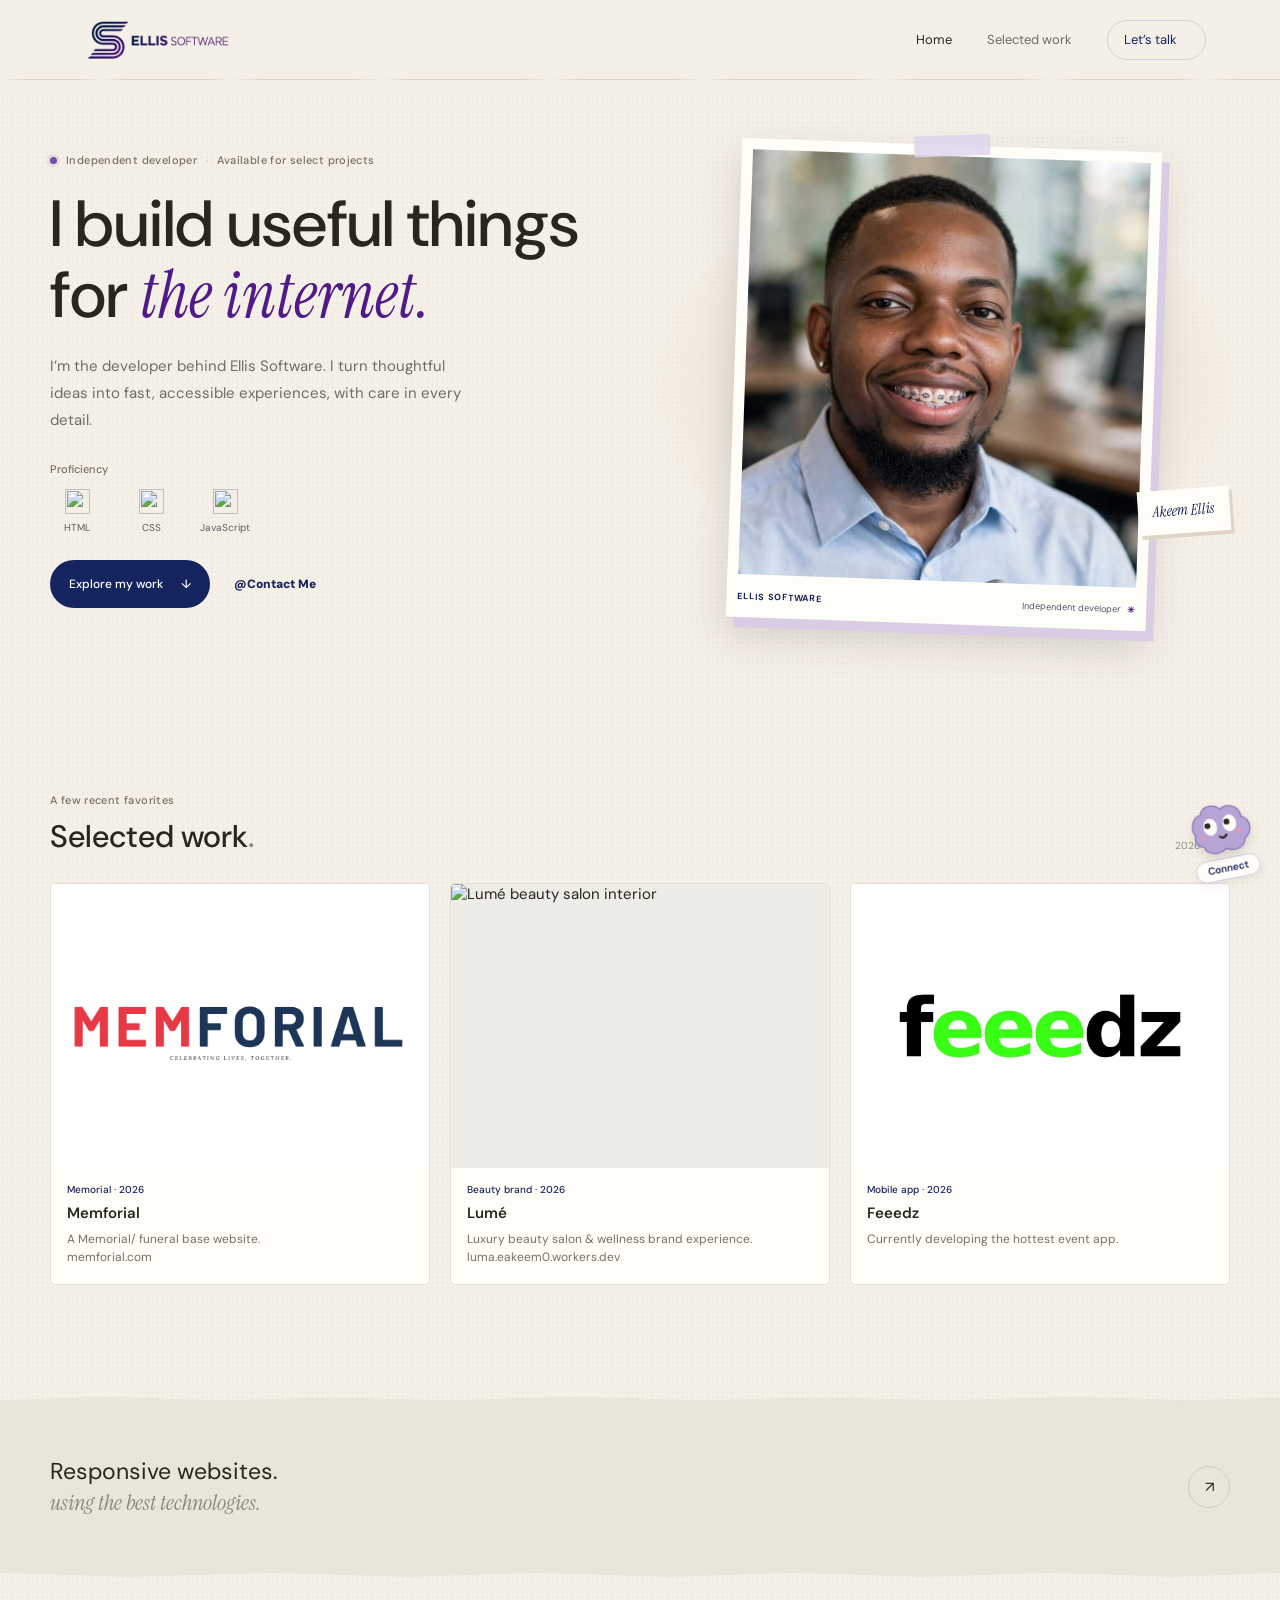
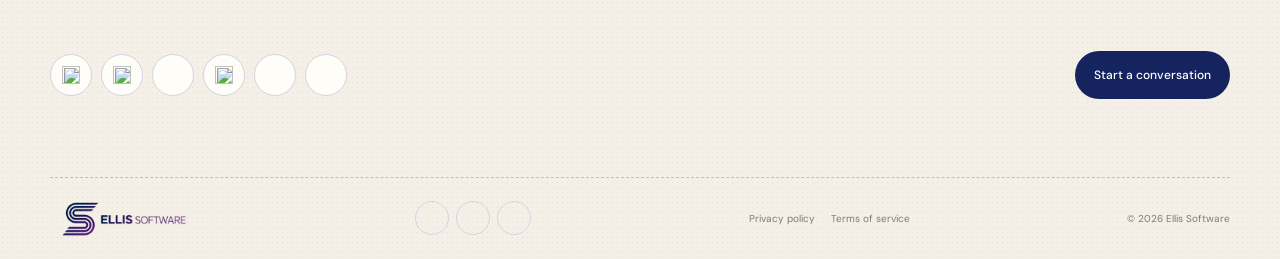
==== index.html @ 35c858c8 "added connect" ====
<!doctype html>
<html lang="en">
<head>
  <meta charset="utf-8">
  <meta name="viewport" content="width=device-width, initial-scale=1">
  <meta name="theme-color" content="#f5f5f2">
  <meta name="description" content="Ellis Software builds thoughtful digital products for the web.">
  <title>Ellis Software — Software Developer</title>
  <link rel="preconnect" href="https://fonts.googleapis.com">
  <link rel="preconnect" href="https://fonts.gstatic.com" crossorigin>
  <link href="https://fonts.googleapis.com/css2?family=DM+Sans:wght@400;500;600;700&family=Instrument+Serif:ital@0;1&display=swap" rel="stylesheet">
  <link rel="icon" href="/favicon.png" type="image/png" sizes="512x512">
  <link rel="apple-touch-icon" href="/favicon.png" sizes="512x512">
  <link rel="canonical" href="https://ellissoftware.com/">
  <meta property="og:type" content="website">
  <meta property="og:title" content="Ellis Software — Software Developer">
  <meta property="og:description" content="Ellis Software builds thoughtful digital products for the web.">
  <meta property="og:image" content="https://ellissoftware.com/social-preview.png">
  <meta property="og:image:width" content="1200">
  <meta property="og:image:height" content="630">
  <meta property="og:image:alt" content="Ellis Software — thoughtful digital products for the web">
  <meta property="og:url" content="https://ellissoftware.com/">
  <meta name="twitter:card" content="summary_large_image">
  <meta name="twitter:title" content="Ellis Software — Software Developer">
  <meta name="twitter:description" content="Ellis Software builds thoughtful digital products for the web.">
  <meta name="twitter:image" content="https://ellissoftware.com/social-preview.png">
  <meta name="twitter:image:alt" content="Ellis Software — thoughtful digital products for the web">
  <link rel="stylesheet" href="styles.css">
  <script src="https://unpkg.com/lucide@latest" defer></script>
  <script type="application/ld+json">
    {
      "@context": "https://schema.org",
      "@type": "Organization",
      "name": "Ellis Software",
      "url": "https://ellissoftware.com/",
      "logo": "https://ellissoftware.com/favicon.png",
      "sameAs": [
        "https://www.linkedin.com/in/akeem-ellis-369ba9247/",
        "https://github.com/eakeem",
        "https://www.instagram.com/ellis_software/"
      ],
      "contactPoint": {
        "@type": "ContactPoint",
        "contactType": "customer service",
        "email": "techellissoftware@gmail.com",
        "areaServed": "Worldwide",
        "availableLanguage": ["English"]
      }
    }
  </script>
</head>
<body>
  <header class="site-header">
    <nav class="nav-shell" aria-label="Main navigation">
      <a class="brand" href="index.html" aria-label="Ellis Software, home"><img class="brand-logo" src="ellis%20software%20logo2.jpeg" alt="Ellis Software"></a>
      <button class="menu-toggle" type="button" aria-label="Open navigation" aria-expanded="false" aria-controls="site-menu"><span></span><span></span></button>
      <div class="site-menu" id="site-menu">
        <a class="nav-link active" href="index.html" aria-current="page">Home</a>
        <a class="nav-link" href="#work">Selected work</a>
        <a class="nav-cta" href="contact.html">Let’s talk <span aria-hidden="true"></a>
      </div>
    </nav>
  </header>

  <main>
    
    <section class="hero page-width" aria-labelledby="hero-title">
      <div class="hero-copy reveal">
        <p class="eyebrow"><span class="status-dot"></span> Independent developer <span class="eyebrow-divider">·</span> Available for select projects</p>
        <h1 id="hero-title">I build useful things<br>for <span class="serif-accent">the internet.</span></h1>
        <p class="hero-intro">I’m the developer behind Ellis Software. I turn thoughtful ideas into fast, accessible experiences, with care in every detail.</p>
        <section class="language-section" aria-labelledby="languages-title">
          <h2 class="language-heading" id="languages-title">Proficiency</h2>
          <ul class="language-list">
            <li class="language-item"><img src="https://cdn.simpleicons.org/html5/15245f" alt="" aria-hidden="true"><span>HTML</span></li>
            <li class="language-item"><img src="https://cdn.simpleicons.org/css/15245f" alt="" aria-hidden="true"><span>CSS</span></li>
            <li class="language-item"><img src="https://cdn.simpleicons.org/javascript/15245f" alt="" aria-hidden="true"><span>JavaScript</span></li>
          </ul>
        </section>
        <div class="hero-actions">
          <a class="button button-dark" href="#work">Explore my work <span aria-hidden="true">↓</span></a>
          <a class="text-link" href="contact.html" id="text_link">@Contact Me</a>
        </div>
      </div>
      <div class="hero-art reveal">
        <div class="hero-glow"></div>
        <figure class="portrait-sheet">
          <img src="akeem%20db.jpeg" alt="Akeem, the developer behind Ellis Software" fetchpriority="high">
          <figcaption><span>ELLIS SOFTWARE</span><span>Independent developer <b>✳</b></span></figcaption>
        </figure>
        <div class="portrait-note">Akeem Ellis</div>
      </div>
    </section>

    <section class="work-section page-width" id="work" aria-labelledby="work-title">
      <div class="section-heading reveal"><div><p class="eyebrow">A few recent favorites</p><h2 id="work-title">Selected work<span class="heading-period">.</span></h2></div><span class="section-count">2026-2026</span></div>
      <div class="project-grid">
        <article class="project-card reveal">
          <div class="project-image"><img src="memforial2.png" loading="lazy" ></div>
          <div class="project-meta"><h3>Memforial</h3><p>A Memorial/ funeral base website.<br><a href="https://memforial.com">memforial.com</a></p><span class="project-type">Memorial · 2026</span></div>
        </article>
        <article class="project-card reveal">
          <div class="project-image"><img src="https://images.unsplash.com/photo-1560066984-138dadb4c035?auto=format&fit=crop&w=1200&q=85" alt="Lumé beauty salon interior" loading="lazy"></div>
          <div class="project-meta"><h3>Lumé</h3><p>Luxury beauty salon & wellness brand experience.<br><a href="https://luma.eakeem0.workers.dev/">luma.eakeem0.workers.dev</a></p><span class="project-type">Beauty brand · 2026</span></div>
        </article>
        <article class="project-card reveal">
          <div class="project-image"><img src="feeedz2.jpeg"  alt="feeedz logo" loading="lazy"></div>
          <div class="project-meta"><h3>Feeedz</h3><p>Currently developing the hottest event app.</p><span class="project-type">Mobile app · 2026</span></div>
        </article>
      </div>
    </section>

    <section class="approach-band">
      <div class="approach-inner page-width reveal"><p>Responsive websites.<br><span>using the best technologies.</span></p><a href="contact.html" class="round-arrow" aria-label="Get in touch">↗</a></div>
    </section>

    <section class="closing page-width reveal" aria-label="Social and contact links">
      <div class="closing-actions">
        <div class="social-links" aria-label="Social and contact links">
          <a class="icon-link" href="https://wa.me/18768584016" target="_blank" rel="noopener noreferrer" aria-label="WhatsApp" data-tooltip="WhatsApp"><img class="brand-icon" src="https://cdn.simpleicons.org/whatsapp/15245f" alt="" aria-hidden="true"><span class="icon-tooltip" aria-hidden="true">WhatsApp</span></a>
          <a class="icon-link" href="https://www.instagram.com/ellis_software/" target="_blank" rel="noopener noreferrer" aria-label="Instagram" data-tooltip="Instagram"><img class="brand-icon" src="https://cdn.simpleicons.org/instagram/15245f" alt="" aria-hidden="true"><span class="icon-tooltip" aria-hidden="true">Instagram</span></a>
          <a class="icon-link" href="https://www.linkedin.com/in/akeem-ellis-369ba9247/" target="_blank" rel="noopener noreferrer" aria-label="LinkedIn" data-tooltip="LinkedIn"><i data-lucide="briefcase-business" aria-hidden="true"></i><span class="icon-tooltip" aria-hidden="true">LinkedIn</span></a>
          <a class="icon-link" href="https://github.com/eakeem" target="_blank" rel="noopener noreferrer" aria-label="GitHub" data-tooltip="GitHub"><img class="brand-icon" src="https://cdn.simpleicons.org/github/15245f" alt="" aria-hidden="true"><span class="icon-tooltip" aria-hidden="true">GitHub</span></a>
          <a class="icon-link" href="mailto:techellissoftware@gmail.com" aria-label="Email" data-tooltip="Email"><i data-lucide="mail" aria-hidden="true"></i><span class="icon-tooltip" aria-hidden="true">Email</span></a>
          <a class="icon-link" href="tel:+18768584016" aria-label="Phone" data-tooltip="Phone"><i data-lucide="phone" aria-hidden="true"></i><span class="icon-tooltip" aria-hidden="true">Phone</span></a>
        </div>
        <a class="button button-dark" href="contact.html">Start a conversation</a>
      </div>
    </section>
  </main>

  <footer class="site-footer page-width"><a class="brand" href="index.html" aria-label="Ellis Software, home"><img class="brand-logo" src="ellis%20software%20logo2.jpeg" alt="Ellis Software"></a><nav class="footer-nav" aria-label="Footer navigation"><a class="icon-link" href="index.html" aria-label="Home" data-tooltip="Home"><i data-lucide="house" aria-hidden="true"></i><span class="icon-tooltip" aria-hidden="true">Home</span></a><a class="icon-link" href="index.html#work" aria-label="Selected work" data-tooltip="Selected work"><i data-lucide="briefcase-business" aria-hidden="true"></i><span class="icon-tooltip" aria-hidden="true">Selected work</span></a><a class="icon-link" href="contact.html" aria-label="Contact" data-tooltip="Contact"><i data-lucide="contact" aria-hidden="true"></i><span class="icon-tooltip" aria-hidden="true">Contact</span></a></nav><nav class="legal-nav" aria-label="Legal"><a href="privacy.html">Privacy policy</a><a href="terms-of-service.html">Terms of service</a></nav><span>© <span data-year></span> Ellis Software</span></footer>
  <a class="connect-blob" href="contact.html" aria-label="Connect with Ellis Software">
    <svg class="connect-blob-art" viewBox="0 0 80 70" role="img" aria-label="Connect the blob">
      <path class="connect-blob-body" d="M10 40C5 29 11 18 20 17C24 5 38 7 44 14C55 8 67 15 67 27C79 33 76 48 67 53C64 65 51 66 43 61C32 69 18 62 18 55C11 53 7 47 10 40Z"/>
      <ellipse cx="29" cy="33" rx="8" ry="10" fill="#fffdf8"/>
      <ellipse cx="52" cy="32" rx="8" ry="10" fill="#fffdf8"/>
      <circle class="connect-pupil" cx="31" cy="35" r="3.5"/>
      <circle class="connect-pupil" cx="54" cy="34" r="3.5"/>
      <path d="M38 46Q42 50 46 45" fill="none" stroke="#28271f" stroke-linecap="round" stroke-width="2.5"/>
      <circle cx="18" cy="44" r="3" fill="#e69aa9" opacity=".8"/>
      <circle cx="61" cy="43" r="3" fill="#e69aa9" opacity=".8"/>
    </svg>
    <span class="connect-blob-label">Connect</span>
  </a>
</body>
<script src="script.js" defer></script>
</html>
---- styles.css ----
:root {
  color-scheme: light;
  --paper: #f5f0e7;
  --ink: #28271f;
  --muted: #777065;
  --line: #ded5c7;
  --green: #66765f;
  --brand-indigo: #15245f;
  --brand-violet: #501b89;
  --serif: 'Instrument Serif', Georgia, serif;
  --sans: 'DM Sans', sans-serif;
  --display: 'DM Sans', sans-serif;
}

* { box-sizing: border-box; }
html { scroll-behavior: smooth; scroll-padding-top: 100px; }
body { margin: 0; background-color: var(--paper); background-image: radial-gradient(#8d795c22 .65px, transparent .65px); background-size: 5px 5px; color: var(--ink); font-family: var(--sans); font-size: 15px; -webkit-font-smoothing: antialiased; }
a { color: inherit; text-decoration: none; }
button, input, textarea { font: inherit; }
.page-width { width: min(1180px, calc(100% - 96px)); margin-inline: auto; }
.site-header { position: relative; z-index: 10; padding: 15px 24px; background: var(--paper); border-bottom: 1px solid #ddd3c4; }
.site-header::after { position: absolute; right: 0; bottom: -5px; left: 0; height: 5px; background: var(--paper); clip-path: polygon(0 0, 4% 38%, 8% 0, 13% 58%, 18% 0, 24% 45%, 30% 0, 36% 67%, 43% 0, 49% 48%, 55% 0, 62% 62%, 69% 0, 76% 48%, 82% 0, 89% 56%, 94% 0, 100% 46%, 100% 100%, 0 100%); content: ''; }
.nav-shell { width: min(1132px, 100%); min-height: 48px; margin: 0 auto; display: flex; align-items: center; justify-content: space-between; }
.brand { display: inline-flex; align-items: center; gap: 9px; font-size: 14px; font-weight: 600; }
.brand-logo { display: block; width: 168px; height: 49px; object-fit: contain; mix-blend-mode: multiply; }
.site-menu { display: flex; align-items: center; gap: 35px; }
.nav-link { color: #696c65; font-size: 13px; transition: color .2s ease; }
.nav-link:hover, .nav-link.active { color: var(--ink); }
.nav-cta { display: inline-flex; min-height: 40px; align-items: center; gap: 12px; padding: 0 16px; border: 1px solid #d7cde2; border-radius: 99px; color: var(--brand-indigo); font-size: 13px; transition: background .2s, border-color .2s; }
.nav-cta:hover { background: #eee9f4; border-color: #c5b4d7; }
.menu-toggle { display: none; }
.hero { min-height: 650px; display: grid; grid-template-columns: 1fr 1.02fr; align-items: center; gap: 48px; padding-top: 50px; padding-bottom: 92px; }
.hero-copy { position: relative; z-index: 1; padding-bottom: 7px; }
.eyebrow { display: flex; align-items: center; gap: 9px; margin: 0 0 22px; color: var(--muted); font-size: 11px; font-weight: 500; letter-spacing: .035em; }
.status-dot { display: inline-block; width: 7px; height: 7px; flex: 0 0 7px; border-radius: 50%; background: #7350a2; box-shadow: 0 0 0 3px rgb(115 80 162 / 12%); }
.eyebrow-divider { color: #babcb5; }
h1, h2, h3, p { margin-top: 0; }
h1, h2 { font-family: var(--display); font-weight: 500; letter-spacing: 0; }
.hero h1, .contact-intro h1 { margin-bottom: 23px; font-size: clamp(43px, 5.1vw, 67px); line-height: 1.08; }
.serif-accent { color: var(--brand-violet); font-family: var(--serif); font-weight: 400; font-style: italic; }
.hero-intro { max-width: 420px; margin-bottom: 28px; color: #6b6e67; font-size: 15px; line-height: 1.8; }
.language-section { margin: 22px 0 26px; }
.language-heading { margin: 0 0 13px; color: var(--muted); font-size: 11px; font-weight: 500; }
.language-list { display: flex; gap: 20px; margin: 0; padding: 0; list-style: none; }
.language-item { display: flex; min-width: 54px; flex-direction: column; align-items: center; gap: 7px; color: #5e5c62; font-size: 10px; }
.language-item img { display: block; width: 25px; height: 25px; }
.hero-actions { display: flex; align-items: center; gap: 24px; }
.button { display: inline-flex; min-height: 48px; align-items: center; justify-content: center; gap: 18px; padding: 0 19px; border: 0; border-radius: 99px; cursor: pointer; font-size: 12px; font-weight: 500; transition: transform .2s, background .2s; }
.button:hover { transform: translateY(-2px); }
.button-dark { background: var(--brand-indigo); color: white; }
.button-dark:hover { background: var(--brand-violet); }
.text-link { color: #656961; font-size: 12px; }
.text-link span { margin-left: 4px; }
.hero-art { position: relative; display: grid; min-height: 440px; align-items: center; }
.hero-glow { position: absolute; inset: 35px 5px; border-radius: 48%; background: radial-gradient(ellipse at center, #e1d9ed 0%, #eee7da 52%, transparent 74%); }
.portrait-sheet { position: relative; z-index: 1; width: min(82%, 420px); margin: 0 auto; padding: 11px 11px 0; background: #fffdf8; box-shadow: 8px 10px 0 #d8cde5, 0 18px 38px rgb(42 34 53 / 17%); transform: rotate(2deg); }
.portrait-sheet::before { position: absolute; z-index: 2; top: -10px; left: calc(50% - 38px); width: 76px; height: 21px; background: rgb(223 212 239 / 84%); content: ''; transform: rotate(-4deg); }
.portrait-sheet img { display: block; width: 100%; height: 425px; object-fit: cover; object-position: center 32%; }
.portrait-sheet figcaption { display: flex; min-height: 43px; align-items: center; justify-content: space-between; gap: 8px; color: #555164; font-size: 9px; }
.portrait-sheet figcaption > span:first-child { color: var(--brand-indigo); font-size: 9px; font-weight: 700; letter-spacing: .08em; }
.portrait-sheet figcaption b { padding-left: 4px; color: var(--brand-violet); }
.portrait-note { position: absolute; z-index: 2; top: 72%; right: 0; padding: 12px 15px; background: #fffdf8; box-shadow: 3px 4px 0 #ded5c7; color: var(--brand-indigo); font: italic 15px/1.3 var(--serif); transform: rotate(-4deg); }
.app-window { position: relative; z-index: 1; overflow: hidden; width: 100%; padding: 9px; border: 1px solid #e4dac8; border-radius: 1px; background: #fffdf8; box-shadow: 5px 9px 0 #dfd3c1, 0 18px 35px rgb(65 52 34 / 12%); transform: rotate(-1.2deg); }
.window-top { display: none; }
.window-dots { display: flex; gap: 5px; }
.window-dots i { width: 7px; height: 7px; border-radius: 50%; background: #e5a19b; }
.window-dots i:nth-child(2) { background: #e7c681; }
.window-dots i:nth-child(3) { background: #9ac49a; }
.window-menu { text-align: right; letter-spacing: 2px; }
.window-content { padding: 17px 20px 20px; background: #fffdf8; }
.preview-nav { display: flex; align-items: center; justify-content: space-between; color: #65635c; font-size: 8px; }
.preview-logo { color: #373831; font: 600 13px var(--display); letter-spacing: -.4px; }
.preview-logo span { margin-left: 2px; font: 8px var(--sans); }
.preview-bag { border: 1px solid #e9e9e3; border-radius: 20px; padding: 6px 9px; }
.preview-hero { display: grid; grid-template-columns: 1fr auto; align-items: end; gap: 6px 20px; padding: 22px 2px 14px; }
.preview-hero p { margin: 0; font: 24px/1.15 var(--serif); }
.preview-hero > span { color: #7b7b70; font: 8px/1.55 var(--sans); }
.preview-hero a { grid-column: 1 / -1; color: #6e7164; font-size: 8px; }
.preview-hero a b { margin-left: 5px; }
.preview-image { overflow: hidden; height: 208px; background: #e6e1d5; }
.preview-image img { width: 100%; height: 100%; object-fit: cover; object-position: center 57%; }
.art-note { position: absolute; z-index: 2; right: -22px; bottom: 10px; display: flex; align-items: center; gap: 10px; padding: 11px 15px; border: 1px solid rgb(255 255 255 / 90%); border-radius: 10px; background: rgb(255 255 255 / 86%); box-shadow: 0 8px 26px rgb(48 50 41 / 8%); color: #696c64; font-size: 9px; line-height: 1.5; }
.note-icon { color: #71856b; font-size: 17px; }
.art-index { position: absolute; bottom: -22px; left: 3px; color: #999b93; font: 10px var(--display); }
.work-section { padding-top: 63px; padding-bottom: 112px; }
.section-heading { display: flex; align-items: end; justify-content: space-between; margin-bottom: 26px; }
.section-heading .eyebrow { margin-bottom: 9px; }
.section-heading h2 { margin: 0; font-size: 31px; }
.heading-period { color: #82917d; }
.section-count { padding-bottom: 5px; color: #8b8e85; font: 10px var(--display); }
.project-grid { display: grid; grid-template-columns: repeat(3, minmax(0, 1fr)); gap: 20px; }
.project-card { min-width: 0; overflow: hidden; border: 1px solid #e3dfd7; border-radius: 5px; background: #fffdf8; }
.project-image { display: block; overflow: hidden; aspect-ratio: 4 / 3; background: #eeece7; }
.project-image img { display: block; width: 100%; height: 100%; object-fit: cover; transition: transform .35s ease; }
.project-card:hover .project-image img { transform: scale(1.025); }
.project-meta { display: flex; flex-direction: column; align-items: flex-start; gap: 7px; padding: 15px 16px 17px; }
.project-meta h3 { margin: 0; font: 600 15px var(--display); }
.project-meta p { margin: 0; color: #777065; font-size: 12px; line-height: 1.55; }
.project-type { order: -1; color: var(--brand-indigo); font-size: 10px; font-weight: 500; }
.approach-band { background: #e8e5d9; clip-path: polygon(0 2%, 8% 0, 17% 2%, 26% .5%, 35% 2%, 45% 0, 55% 2%, 64% .4%, 74% 2%, 84% 0, 93% 2%, 100% .5%, 100% 98%, 92% 100%, 82% 98%, 72% 100%, 62% 98%, 52% 100%, 42% 98%, 32% 100%, 21% 98%, 10% 100%, 0 98%); }
.approach-inner { display: flex; min-height: 180px; align-items: center; gap: 23px; }
.approach-mark { align-self: center; color: #87947e; font-size: 28px; }
.approach-inner p { margin: 0; font: 23px/1.35 var(--display); }
.approach-inner p span { color: #858980; font: italic 22px var(--serif); }
.round-arrow { display: grid; width: 42px; height: 42px; place-items: center; margin-left: auto; border: 1px solid #cbd0c4; border-radius: 50%; font-size: 15px; transition: background .2s; }
.round-arrow:hover { background: #f5f5f2; }
.closing { padding-top: 60px; padding-bottom: 64px; }
.closing-actions { display: flex; min-height: 76px; align-items: center; justify-content: space-between; gap: 24px; }
.social-links { display: flex; align-items: center; gap: 9px; }
.icon-link { position: relative; display: grid; width: 42px; height: 42px; flex: 0 0 42px; place-items: center; border: 1px solid #d8d1e2; border-radius: 50%; background: #fffdf8; color: var(--brand-indigo); transition: background .2s, color .2s, border-color .2s, transform .2s; }
.icon-link svg { width: 18px; height: 18px; stroke-width: 1.8; }
.icon-link .brand-icon { display: block; width: 18px; height: 18px; }
.icon-link:hover { transform: translateY(-2px); border-color: var(--brand-indigo); background: var(--brand-indigo); color: #fff; }
.icon-link:focus-visible { outline: 2px solid var(--brand-violet); outline-offset: 3px; }
.icon-tooltip { position: absolute; z-index: 5; bottom: calc(100% + 8px); left: 50%; padding: 6px 9px; border-radius: 4px; background: var(--brand-indigo); color: white; font-size: 10px; font-weight: 500; line-height: 1.2; white-space: nowrap; opacity: 0; pointer-events: none; transform: translate(-50%, 3px); transition: opacity .15s, transform .15s; }
.icon-link:hover .icon-tooltip, .icon-link:focus-visible .icon-tooltip { opacity: 1; transform: translate(-50%, 0); }
.footer-nav { display: flex; align-items: center; gap: 7px; }
.footer-nav .icon-link { width: 34px; height: 34px; flex-basis: 34px; background: transparent; }
.footer-nav .icon-link svg { width: 16px; height: 16px; }
.footer-nav .icon-link:hover { background: var(--brand-indigo); }
.site-footer { display: flex; min-height: 82px; align-items: center; justify-content: space-between; border-top: 1px dashed #c9bda9; color: #82796d; font-size: 10px; }
.site-footer .brand { color: var(--ink); font-size: 12px; }
.site-footer .brand-logo { width: 148px; height: 43px; }
.site-footer p { margin: 0; }
.legal-nav { display: flex; align-items: center; gap: 16px; }
.legal-nav a { color: inherit; transition: color .2s; }
.legal-nav a:hover, .legal-nav a:focus-visible { color: var(--brand-indigo); }
.legal-page { max-width: 820px; min-height: calc(100vh - 160px); padding-top: 90px; padding-bottom: 90px; }
.legal-page h1 { margin-bottom: 10px; font-size: clamp(42px, 6vw, 64px); }
.legal-page .legal-updated { margin-bottom: 42px; color: var(--muted); font-size: 12px; }
.legal-page h2 { margin: 34px 0 10px; font-size: 21px; }
.legal-page p, .legal-page li { color: #5e5c56; font-size: 14px; line-height: 1.8; }
.legal-page ul { padding-left: 21px; }
#text_link { font-weight: 900; color: #15245f;}

/* Contact page */
.contact-main { display: grid; min-height: calc(100vh - 160px); grid-template-columns: .9fr 1fr; align-content: center; column-gap: 12%; padding-top: 95px; padding-bottom: 70px; }
.contact-intro { align-self: center; padding-bottom: 30px; }
.contact-intro .eyebrow { margin-bottom: 24px; }
.contact-intro h1 { font-size: clamp(46px, 5.6vw, 70px); }
.contact-intro .hero-intro { max-width: 370px; }
.contact-socials { margin: 19px 0 23px; }
.contact-form-section { align-self: center; padding: 34px; border: 0; border-radius: 0; background: #fffdf8; box-shadow: 4px 7px 0 #e1d7c7, 0 12px 25px rgb(65 52 34 / 7%); clip-path: polygon(0 1%, 8% .4%, 17% 1.3%, 27% 0, 37% 1%, 48% .2%, 59% 1.4%, 70% 0, 82% 1.2%, 92% .3%, 100% 1%, 99% 12%, 100% 24%, 99% 36%, 100% 49%, 99% 62%, 100% 75%, 99% 87%, 100% 99%, 90% 100%, 80% 99%, 69% 100%, 58% 99%, 47% 100%, 35% 99%, 23% 100%, 12% 99%, 0 100%, 1% 87%, 0 75%, 1% 62%, 0 49%, 1% 37%, 0 25%, 1% 13%); }
.contact-form { display: flex; flex-direction: column; }
.contact-form label { margin: 0 0 8px; color: #555951; font-size: 11px; font-weight: 500; }
.contact-form input, .contact-form textarea { width: 100%; margin-bottom: 21px; padding: 12px 0; border: 0; border-bottom: 1px solid #dedfd8; border-radius: 0; outline: 0; background: transparent; color: var(--ink); font-size: 13px; resize: vertical; transition: border-color .2s; }
.contact-form input:focus, .contact-form textarea:focus { border-color: #758671; }
.contact-form input::placeholder, .contact-form textarea::placeholder { color: #a1a39b; }
.form-submit { align-self: flex-start; margin-top: 2px; }
.form-note { margin: 12px 0 0; color: #94978e; font-size: 10px; }
.contact-foot { display: flex; grid-column: 1/-1; justify-content: space-between; padding-top: 32px; color: #878a82; font-size: 10px; }
.contact-foot > span:last-child { display: flex; align-items: center; gap: 9px; }
.contact-foot .status-dot { width: 6px; height: 6px; flex-basis: 6px; }

.reveal { opacity: 0; transform: translateY(14px); transition: opacity .65s ease, transform .65s cubic-bezier(.2,.7,.2,1); }
.reveal.is-visible { opacity: 1; transform: translateY(0); }
.project-card:nth-child(2) { transition-delay: .08s; }
.project-card:nth-child(3) { transition-delay: .16s; }
.connect-blob { position: fixed; z-index: 20; right: 24px; bottom: 20px; display: flex; flex-direction: column; align-items: center; gap: 1px; color: var(--brand-indigo); transform: translateY(var(--connect-scroll-shift, 0px)) rotate(var(--connect-tilt, 0deg)); transition: transform .24s cubic-bezier(.2,.7,.2,1); }
.connect-blob-art { display: block; width: 68px; height: 60px; overflow: visible; filter: drop-shadow(0 5px 5px rgb(40 39 31 / 14%)); animation: connect-float 3s ease-in-out infinite; transform-origin: center; }
.connect-blob-body { fill: #b6a4d6; stroke: #8c77b5; stroke-width: 1.5; }
.connect-pupil { fill: #28271f; transform: translate(var(--connect-look-x, 0px), var(--connect-look-y, 0px)); transform-box: fill-box; transform-origin: center; transition: transform .12s ease-out; }
.connect-blob-label { padding: 5px 11px; border: 1px solid #d7cde2; border-radius: 99px; background: #fffdf8; box-shadow: 0 3px 8px rgb(40 39 31 / 8%); font-size: 10px; font-weight: 600; line-height: 1; transition: background .2s, color .2s, transform .2s; }
.connect-blob:hover .connect-blob-label, .connect-blob:focus-visible .connect-blob-label { transform: translateY(-2px); background: var(--brand-indigo); color: #fffdf8; }
.connect-blob:hover .connect-blob-art, .connect-blob:focus-visible .connect-blob-art { animation: connect-giggle .45s ease-in-out infinite alternate; }
.connect-blob:focus-visible { border-radius: 12px; outline: 2px solid var(--brand-violet); outline-offset: 4px; }
@keyframes connect-float { 0%, 100% { transform: translateY(0) rotate(-2deg); } 50% { transform: translateY(-5px) rotate(2deg); } }
@keyframes connect-giggle { 0% { transform: rotate(-7deg) translateY(0); } 25% { transform: rotate(9deg) translateY(-2px); } 50% { transform: rotate(-9deg) translateY(0); } 75% { transform: rotate(7deg) translateY(-2px); } 100% { transform: rotate(-5deg) translateY(0); } }
@media (prefers-reduced-motion: reduce) {
  *, *::before, *::after { scroll-behavior: auto !important; transition-duration: .01ms !important; animation-duration: .01ms !important; animation-iteration-count: 1 !important; }
  .reveal { opacity: 1; transform: none; }
}

@media (max-width: 850px) {
  .page-width { width: min(100% - 56px, 650px); }
  .hero { min-height: auto; grid-template-columns: 1fr; gap: 28px; padding-top: 77px; padding-bottom: 75px; }
  .hero-copy { max-width: 570px; }
  .hero h1 { font-size: clamp(48px, 8vw, 67px); }
  .hero-art { min-height: 370px; margin-inline: 12px; }
  .portrait-sheet { width: min(76%, 390px); }
  .portrait-sheet img { height: 350px; }
  .work-section { padding-top: 30px; padding-bottom: 85px; }
  .project-grid { grid-template-columns: repeat(2, minmax(0, 1fr)); }
  .contact-main { min-height: auto; grid-template-columns: 1fr 1fr; gap: 7%; padding-top: 95px; padding-bottom: 60px; }
  .contact-form-section { padding: 26px; }
  .contact-intro h1 { font-size: clamp(43px, 7vw, 60px); }
}
@media (max-width: 600px) {
  html { scroll-padding-top: 74px; }
  .connect-blob { right: 14px; bottom: 14px; }
  .connect-blob-art { width: 58px; height: 51px; }
  .page-width { width: calc(100% - 40px); }
  .site-header { padding: 10px 20px; }
  .brand-logo { width: 142px; height: 42px; }
  .nav-shell { min-height: 43px; }
  .menu-toggle { display: flex; width: 38px; height: 38px; flex-direction: column; align-items: center; justify-content: center; gap: 5px; border: 1px solid #dedfd9; border-radius: 50%; background: transparent; cursor: pointer; }
  .menu-toggle span { width: 13px; height: 1px; background: #363831; transition: transform .2s; }
  .menu-toggle[aria-expanded="true"] span:first-child { transform: translateY(3px) rotate(45deg); }
  .menu-toggle[aria-expanded="true"] span:last-child { transform: translateY(-3px) rotate(-45deg); }
  .site-menu { position: absolute; top: 58px; right: 20px; left: 20px; display: none; align-items: stretch; gap: 0; padding: 8px 16px 13px; border: 1px solid #e5e6df; border-radius: 12px; background: rgb(250 250 247 / 97%); box-shadow: 0 12px 32px rgb(35 38 31 / 10%); }
  .site-menu.is-open { display: flex; flex-direction: column; }
  .nav-link { padding: 13px 1px; border-bottom: 1px solid #edeee8; font-size: 13px; }
  .nav-cta { align-self: flex-start; margin-top: 11px; }
  .hero { gap: 23px; padding-top: 58px; padding-bottom: 64px; }
  .eyebrow { margin-bottom: 19px; font-size: 10px; }
  .hero h1, .contact-intro h1 { font-size: clamp(42px, 11vw, 57px); }
  .hero-intro { font-size: 14px; line-height: 1.75; }
  .hero-actions { flex-wrap: wrap; gap: 17px; }
  .hero-art { min-height: 365px; margin-inline: 0; }
  .portrait-sheet { width: min(83%, 310px); padding: 9px 9px 0; }
  .portrait-sheet img { height: 295px; }
  .portrait-sheet figcaption { min-height: 37px; font-size: 8px; }
  .portrait-sheet figcaption > span:first-child { font-size: 8px; }
  .portrait-note { right: -3px; font-size: 13px; }
  .work-section { padding-top: 24px; padding-bottom: 68px; }
  .section-heading h2 { font-size: 27px; }
  .project-grid { grid-template-columns: 1fr; gap: 28px; }
  .project-meta { padding-top: 11px; }
  .approach-inner { min-height: 150px; gap: 13px; }
  .approach-mark { font-size: 22px; }
  .approach-inner p { font-size: 17px; }
  .approach-inner p span { font-size: 17px; }
  .round-arrow { width: 37px; height: 37px; flex: 0 0 37px; }
  .closing { padding-top: 50px; padding-bottom: 55px; }
  .closing-actions { align-items: flex-start; flex-direction: column; gap: 22px; }
  .social-links { gap: 3px; }
  .social-links .icon-link { width: 40px; height: 40px; flex-basis: 40px; }
  .site-footer { min-height: 100px; flex-wrap: wrap; gap: 5px 15px; padding-top: 17px; padding-bottom: 17px; }
  .site-footer p { order: 3; width: 100%; }
  .site-footer > span { font-size: 9px; }
  .legal-nav { order: 3; width: 100%; font-size: 10px; }
  .legal-page { min-height: calc(100vh - 200px); padding-top: 60px; padding-bottom: 55px; }
  .legal-page .legal-updated { margin-bottom: 32px; }
  .contact-main { display: flex; flex-direction: column; gap: 34px; padding-top: 65px; padding-bottom: 45px; }
  .contact-intro { padding-bottom: 0; }
  .contact-intro h1 { font-size: clamp(45px, 12vw, 61px); }
  .contact-form-section { padding: 23px 20px; }
  .contact-foot { gap: 12px; flex-direction: column; padding-top: 23px; font-size: 9px; }
}
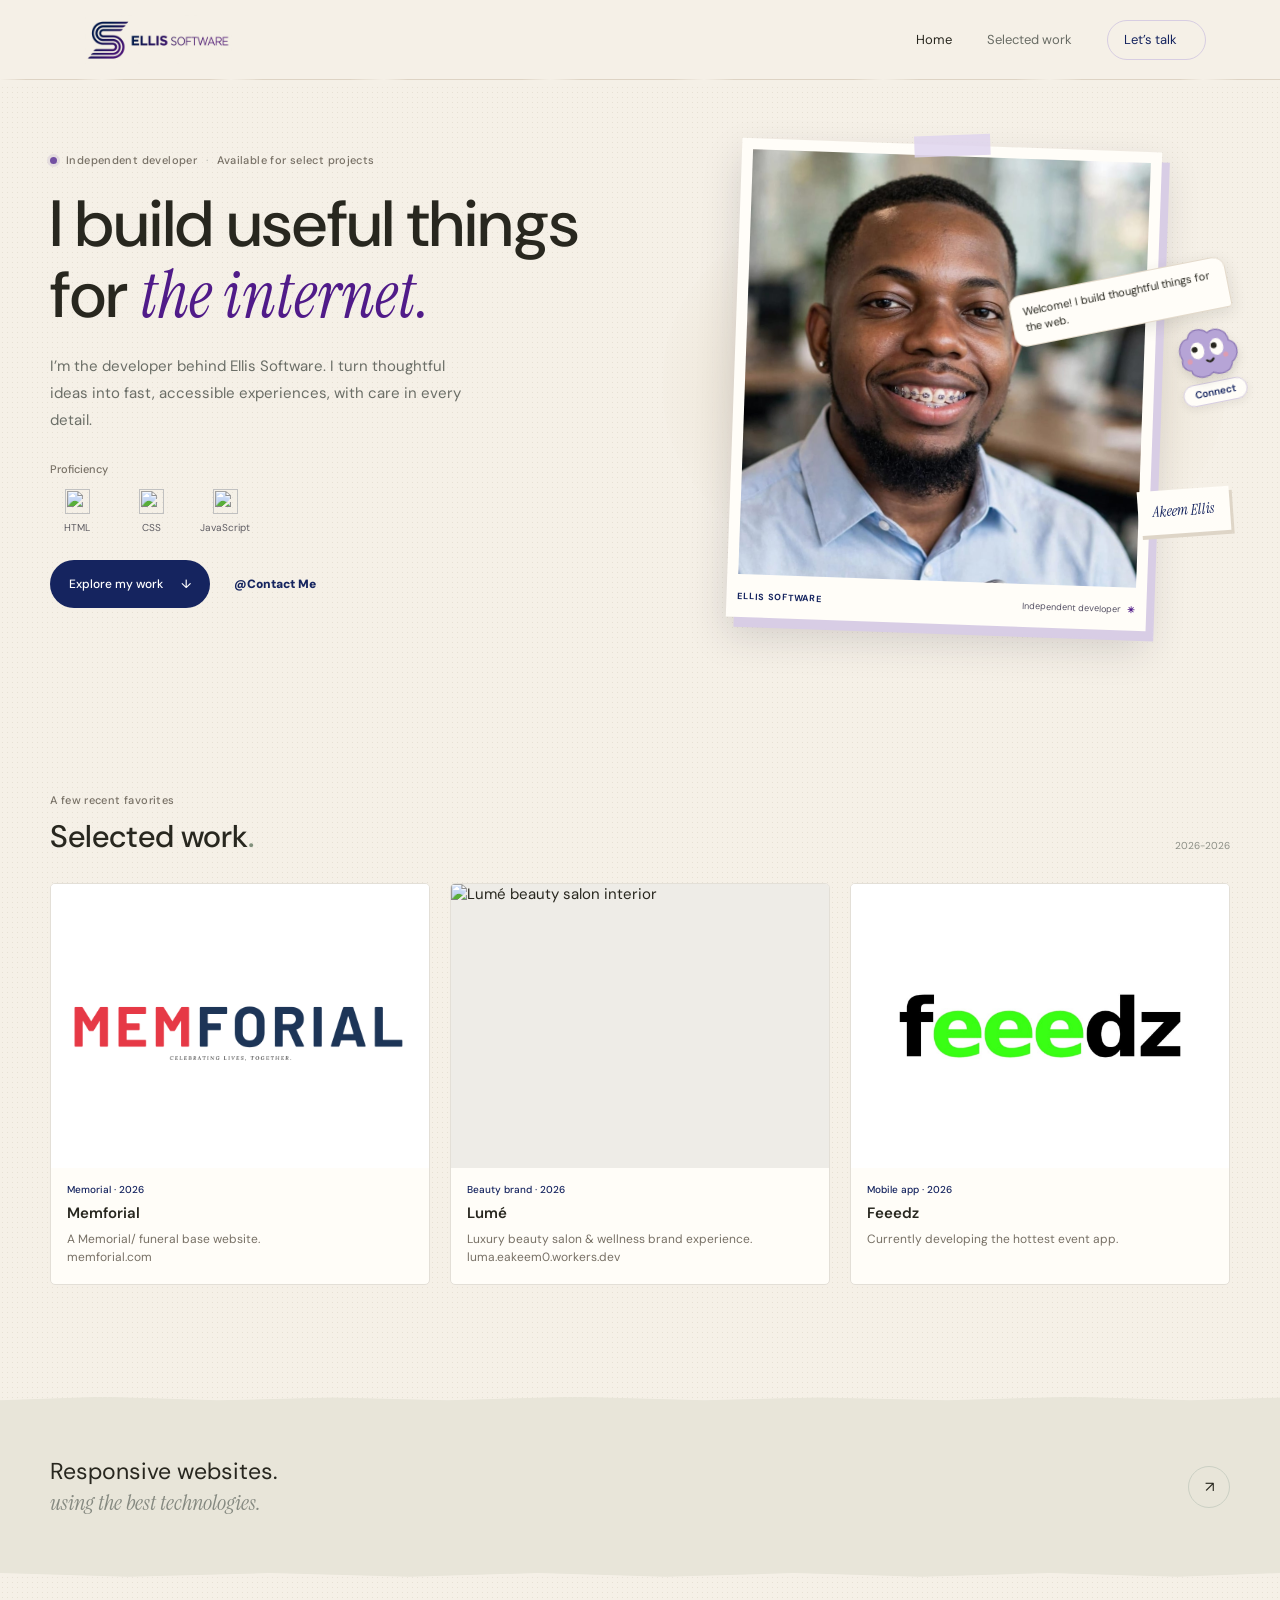
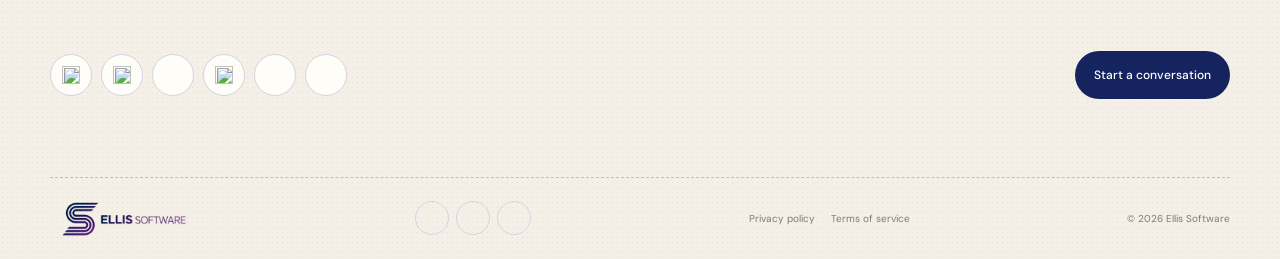
==== commit 0d0bb118: "added conversation for connect" ====
--- a/index.html
+++ b/index.html
@@ -131,6 +131,7 @@
 
   <footer class="site-footer page-width"><a class="brand" href="index.html" aria-label="Ellis Software, home"><img class="brand-logo" src="ellis%20software%20logo2.jpeg" alt="Ellis Software"></a><nav class="footer-nav" aria-label="Footer navigation"><a class="icon-link" href="index.html" aria-label="Home" data-tooltip="Home"><i data-lucide="house" aria-hidden="true"></i><span class="icon-tooltip" aria-hidden="true">Home</span></a><a class="icon-link" href="index.html#work" aria-label="Selected work" data-tooltip="Selected work"><i data-lucide="briefcase-business" aria-hidden="true"></i><span class="icon-tooltip" aria-hidden="true">Selected work</span></a><a class="icon-link" href="contact.html" aria-label="Contact" data-tooltip="Contact"><i data-lucide="contact" aria-hidden="true"></i><span class="icon-tooltip" aria-hidden="true">Contact</span></a></nav><nav class="legal-nav" aria-label="Legal"><a href="privacy.html">Privacy policy</a><a href="terms-of-service.html">Terms of service</a></nav><span>© <span data-year></span> Ellis Software</span></footer>
   <a class="connect-blob" href="contact.html" aria-label="Connect with Ellis Software">
+    <span class="connect-message" role="status" aria-live="polite" aria-atomic="true"></span>
     <svg class="connect-blob-art" viewBox="0 0 80 70" role="img" aria-label="Connect the blob">
       <path class="connect-blob-body" d="M10 40C5 29 11 18 20 17C24 5 38 7 44 14C55 8 67 15 67 27C79 33 76 48 67 53C64 65 51 66 43 61C32 69 18 62 18 55C11 53 7 47 10 40Z"/>
       <ellipse cx="29" cy="33" rx="8" ry="10" fill="#fffdf8"/>
--- a/styles.css
+++ b/styles.css
@@ -156,13 +156,20 @@
 .reveal.is-visible { opacity: 1; transform: translateY(0); }
 .project-card:nth-child(2) { transition-delay: .08s; }
 .project-card:nth-child(3) { transition-delay: .16s; }
-.connect-blob { position: fixed; z-index: 20; right: 24px; bottom: 20px; display: flex; flex-direction: column; align-items: center; gap: 1px; color: var(--brand-indigo); transform: translateY(var(--connect-scroll-shift, 0px)) rotate(var(--connect-tilt, 0deg)); transition: transform .24s cubic-bezier(.2,.7,.2,1); }
+.connect-blob { position: fixed; z-index: 20; top: 0; left: 0; display: flex; flex-direction: column; align-items: center; gap: 1px; color: var(--brand-indigo); transform: translate3d(var(--connect-x, calc(100vw - 92px)), var(--connect-y, calc(100vh - 90px)), 0) rotate(var(--connect-tilt, 0deg)); transition: transform 2.4s cubic-bezier(.2,.72,.24,1); }
 .connect-blob-art { display: block; width: 68px; height: 60px; overflow: visible; filter: drop-shadow(0 5px 5px rgb(40 39 31 / 14%)); animation: connect-float 3s ease-in-out infinite; transform-origin: center; }
 .connect-blob-body { fill: #b6a4d6; stroke: #8c77b5; stroke-width: 1.5; }
 .connect-pupil { fill: #28271f; transform: translate(var(--connect-look-x, 0px), var(--connect-look-y, 0px)); transform-box: fill-box; transform-origin: center; transition: transform .12s ease-out; }
 .connect-blob-label { padding: 5px 11px; border: 1px solid #d7cde2; border-radius: 99px; background: #fffdf8; box-shadow: 0 3px 8px rgb(40 39 31 / 8%); font-size: 10px; font-weight: 600; line-height: 1; transition: background .2s, color .2s, transform .2s; }
 .connect-blob:hover .connect-blob-label, .connect-blob:focus-visible .connect-blob-label { transform: translateY(-2px); background: var(--brand-indigo); color: #fffdf8; }
-.connect-blob:hover .connect-blob-art, .connect-blob:focus-visible .connect-blob-art { animation: connect-giggle .45s ease-in-out infinite alternate; }
+.connect-message { position: absolute; z-index: 1; bottom: calc(100% + 9px); left: 50%; width: max-content; max-width: min(220px, 70vw); padding: 9px 12px; border: 1px solid #e3d9ca; border-radius: 12px 12px 3px 12px; background: #fffdf8; box-shadow: 0 5px 16px rgb(40 39 31 / 12%); color: var(--ink); font-size: 11px; line-height: 1.45; opacity: 0; pointer-events: none; transform: translate(-50%, 5px) scale(.96); transform-origin: bottom center; transition: opacity .25s ease, transform .25s ease; }
+.connect-blob[data-side="left"] .connect-message { left: 0; border-radius: 12px 12px 12px 3px; transform: translate(0, 5px) scale(.96); transform-origin: bottom left; }
+.connect-blob[data-side="right"] .connect-message { left: auto; right: 0; transform: translate(0, 5px) scale(.96); transform-origin: bottom right; }
+.connect-blob[data-message-position="below"] .connect-message { top: calc(100% + 9px); bottom: auto; border-radius: 3px 12px 12px 12px; transform-origin: top left; }
+.connect-blob[data-message-position="below"][data-side="right"] .connect-message { border-radius: 12px 3px 12px 12px; transform-origin: top right; }
+.connect-blob.has-message .connect-message { opacity: 1; transform: translate(0, 0) scale(1); }
+.connect-blob.is-giggling .connect-blob-art { animation: connect-giggle .75s ease-in-out; }
+.connect-blob:hover .connect-blob-art, .connect-blob:focus-visible .connect-blob-art { animation: connect-giggle .7s ease-in-out infinite alternate; }
 .connect-blob:focus-visible { border-radius: 12px; outline: 2px solid var(--brand-violet); outline-offset: 4px; }
 @keyframes connect-float { 0%, 100% { transform: translateY(0) rotate(-2deg); } 50% { transform: translateY(-5px) rotate(2deg); } }
 @keyframes connect-giggle { 0% { transform: rotate(-7deg) translateY(0); } 25% { transform: rotate(9deg) translateY(-2px); } 50% { transform: rotate(-9deg) translateY(0); } 75% { transform: rotate(7deg) translateY(-2px); } 100% { transform: rotate(-5deg) translateY(0); } }
@@ -187,7 +194,6 @@
 }
 @media (max-width: 600px) {
   html { scroll-padding-top: 74px; }
-  .connect-blob { right: 14px; bottom: 14px; }
   .connect-blob-art { width: 58px; height: 51px; }
   .page-width { width: calc(100% - 40px); }
   .site-header { padding: 10px 20px; }
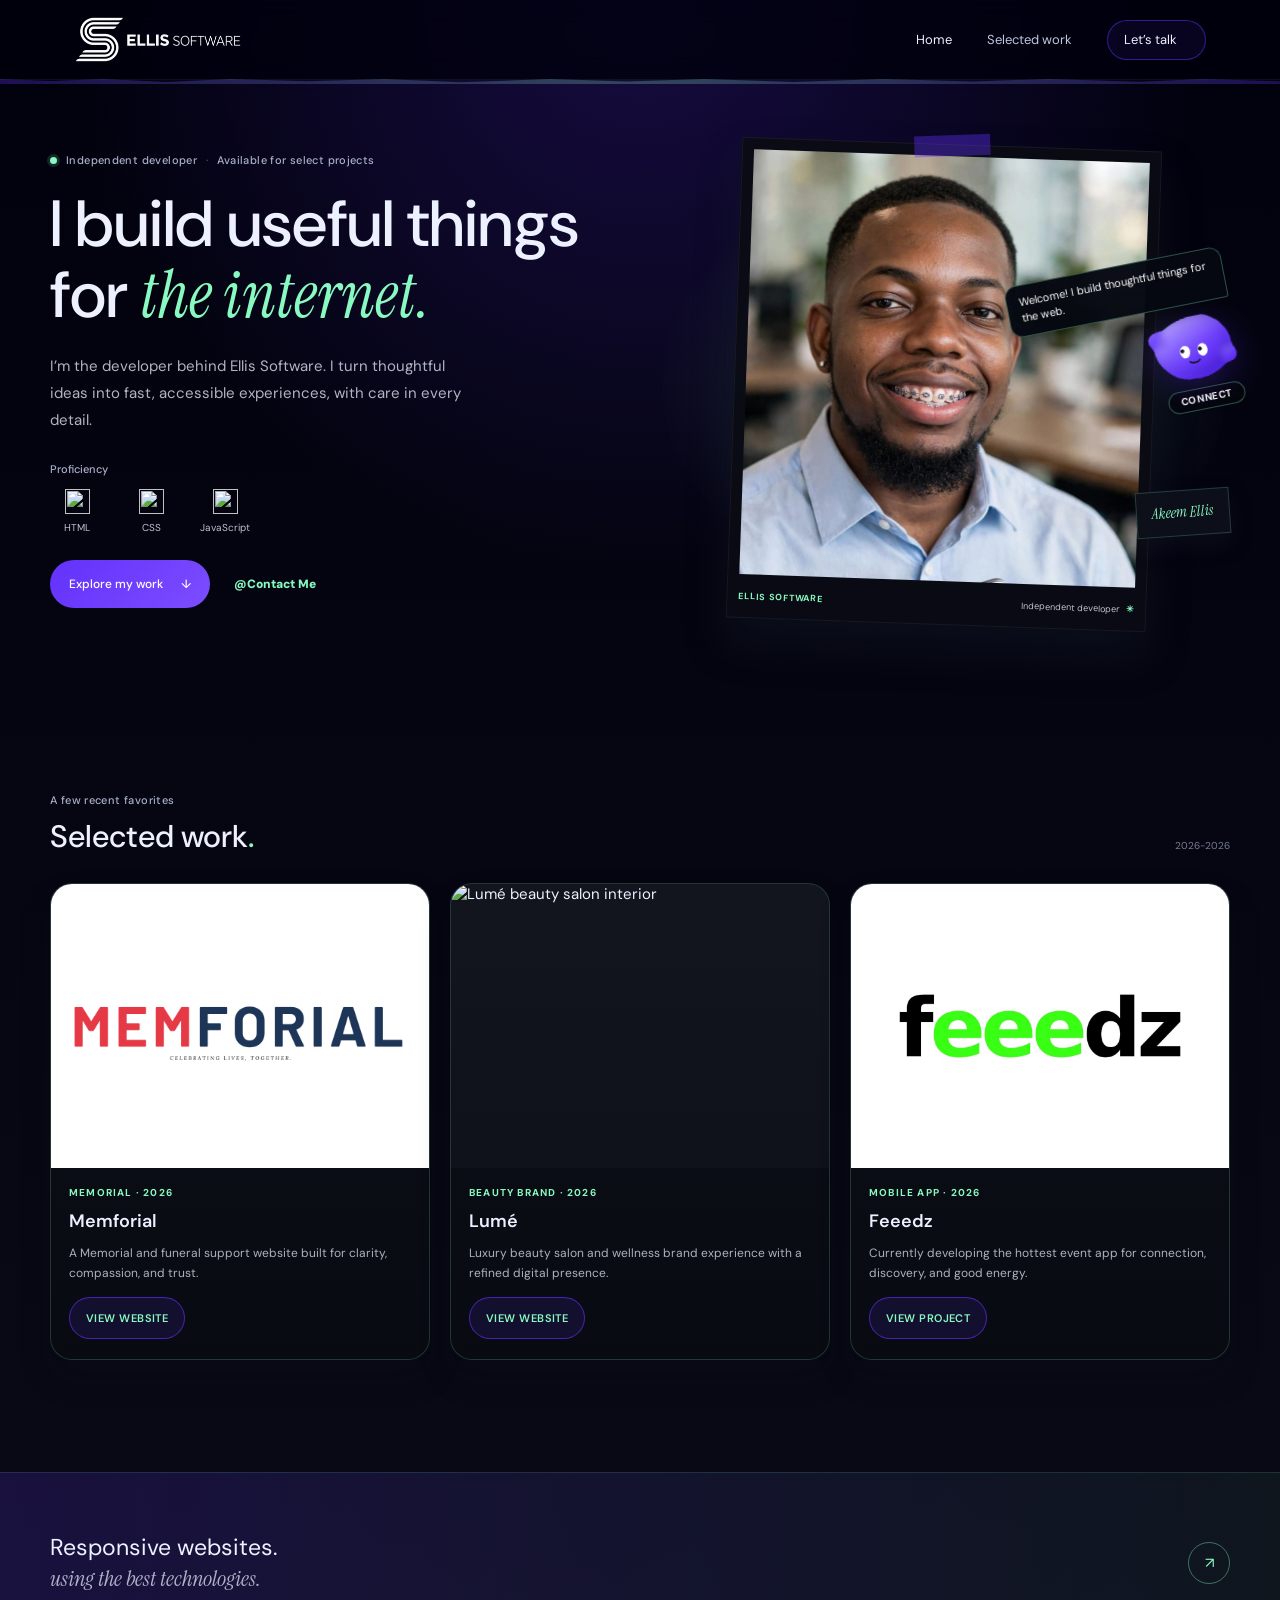
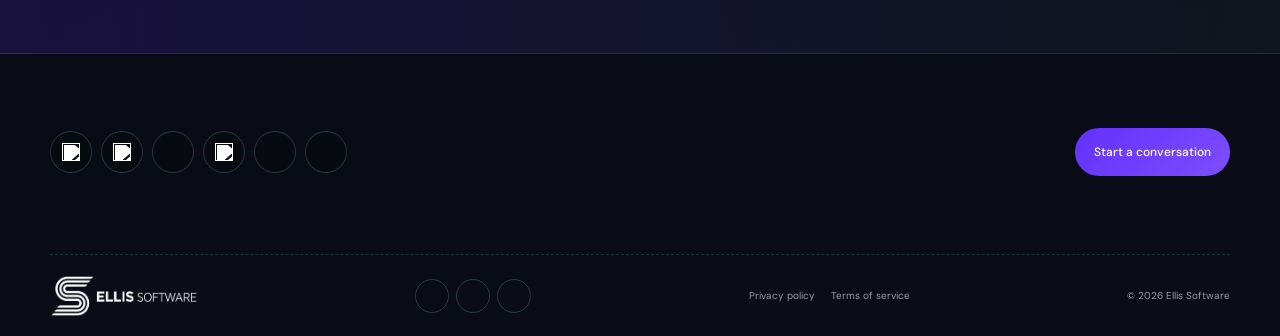
==== commit 8bc161dd: "Polish portfolio and liquid Connect mascot Co-authored-by: Copilot <223556219+Copilot@users.noreply." ====
--- a/index.html
+++ b/index.html
@@ -52,7 +52,7 @@
 <body>
   <header class="site-header">
     <nav class="nav-shell" aria-label="Main navigation">
-      <a class="brand" href="index.html" aria-label="Ellis Software, home"><img class="brand-logo" src="ellis%20software%20logo2.jpeg" alt="Ellis Software"></a>
+      <a class="brand" href="index.html" aria-label="Ellis Software, home"><img class="brand-logo" src="ellis-software-logo-white.png" alt="Ellis Software"></a>
       <button class="menu-toggle" type="button" aria-label="Open navigation" aria-expanded="false" aria-controls="site-menu"><span></span><span></span></button>
       <div class="site-menu" id="site-menu">
         <a class="nav-link active" href="index.html" aria-current="page">Home</a>
@@ -96,16 +96,31 @@
       <div class="section-heading reveal"><div><p class="eyebrow">A few recent favorites</p><h2 id="work-title">Selected work<span class="heading-period">.</span></h2></div><span class="section-count">2026-2026</span></div>
       <div class="project-grid">
         <article class="project-card reveal">
-          <div class="project-image"><img src="memforial2.png" loading="lazy" ></div>
-          <div class="project-meta"><h3>Memforial</h3><p>A Memorial/ funeral base website.<br><a href="https://memforial.com">memforial.com</a></p><span class="project-type">Memorial · 2026</span></div>
+          <div class="project-image"><img src="memforial2.png" loading="lazy" alt="Memforial website preview"></div>
+          <div class="project-meta">
+            <span class="project-type">Memorial · 2026</span>
+            <h3>Memforial</h3>
+            <p>A Memorial and funeral support website built for clarity, compassion, and trust.</p>
+            <div class="project-actions"><a class="project-link" href="https://memforial.com" target="_blank" rel="noopener noreferrer">View website</a></div>
+          </div>
         </article>
         <article class="project-card reveal">
           <div class="project-image"><img src="https://images.unsplash.com/photo-1560066984-138dadb4c035?auto=format&fit=crop&w=1200&q=85" alt="Lumé beauty salon interior" loading="lazy"></div>
-          <div class="project-meta"><h3>Lumé</h3><p>Luxury beauty salon & wellness brand experience.<br><a href="https://luma.eakeem0.workers.dev/">luma.eakeem0.workers.dev</a></p><span class="project-type">Beauty brand · 2026</span></div>
+          <div class="project-meta">
+            <span class="project-type">Beauty brand · 2026</span>
+            <h3>Lumé</h3>
+            <p>Luxury beauty salon and wellness brand experience with a refined digital presence.</p>
+            <div class="project-actions"><a class="project-link" href="https://luma.eakeem0.workers.dev/" target="_blank" rel="noopener noreferrer">View website</a></div>
+          </div>
         </article>
         <article class="project-card reveal">
-          <div class="project-image"><img src="feeedz2.jpeg"  alt="feeedz logo" loading="lazy"></div>
-          <div class="project-meta"><h3>Feeedz</h3><p>Currently developing the hottest event app.</p><span class="project-type">Mobile app · 2026</span></div>
+          <div class="project-image"><img src="feeedz2.jpeg" alt="feeedz logo" loading="lazy"></div>
+          <div class="project-meta">
+            <span class="project-type">Mobile app · 2026</span>
+            <h3>Feeedz</h3>
+            <p>Currently developing the hottest event app for connection, discovery, and good energy.</p>
+            <div class="project-actions"><a class="project-link" href="contact.html">View project</a></div>
+          </div>
         </article>
       </div>
     </section>
@@ -129,19 +144,27 @@
     </section>
   </main>
 
-  <footer class="site-footer page-width"><a class="brand" href="index.html" aria-label="Ellis Software, home"><img class="brand-logo" src="ellis%20software%20logo2.jpeg" alt="Ellis Software"></a><nav class="footer-nav" aria-label="Footer navigation"><a class="icon-link" href="index.html" aria-label="Home" data-tooltip="Home"><i data-lucide="house" aria-hidden="true"></i><span class="icon-tooltip" aria-hidden="true">Home</span></a><a class="icon-link" href="index.html#work" aria-label="Selected work" data-tooltip="Selected work"><i data-lucide="briefcase-business" aria-hidden="true"></i><span class="icon-tooltip" aria-hidden="true">Selected work</span></a><a class="icon-link" href="contact.html" aria-label="Contact" data-tooltip="Contact"><i data-lucide="contact" aria-hidden="true"></i><span class="icon-tooltip" aria-hidden="true">Contact</span></a></nav><nav class="legal-nav" aria-label="Legal"><a href="privacy.html">Privacy policy</a><a href="terms-of-service.html">Terms of service</a></nav><span>© <span data-year></span> Ellis Software</span></footer>
+  <footer class="site-footer page-width"><a class="brand" href="index.html" aria-label="Ellis Software, home"><img class="brand-logo" src="ellis-software-logo-white.png" alt="Ellis Software"></a><nav class="footer-nav" aria-label="Footer navigation"><a class="icon-link" href="index.html" aria-label="Home" data-tooltip="Home"><i data-lucide="house" aria-hidden="true"></i><span class="icon-tooltip" aria-hidden="true">Home</span></a><a class="icon-link" href="index.html#work" aria-label="Selected work" data-tooltip="Selected work"><i data-lucide="briefcase-business" aria-hidden="true"></i><span class="icon-tooltip" aria-hidden="true">Selected work</span></a><a class="icon-link" href="contact.html" aria-label="Contact" data-tooltip="Contact"><i data-lucide="contact" aria-hidden="true"></i><span class="icon-tooltip" aria-hidden="true">Contact</span></a></nav><nav class="legal-nav" aria-label="Legal"><a href="privacy.html">Privacy policy</a><a href="terms-of-service.html">Terms of service</a></nav><span>© <span data-year></span> Ellis Software</span></footer>
   <a class="connect-blob" href="contact.html" aria-label="Connect with Ellis Software">
     <span class="connect-message" role="status" aria-live="polite" aria-atomic="true"></span>
-    <svg class="connect-blob-art" viewBox="0 0 80 70" role="img" aria-label="Connect the blob">
-      <path class="connect-blob-body" d="M10 40C5 29 11 18 20 17C24 5 38 7 44 14C55 8 67 15 67 27C79 33 76 48 67 53C64 65 51 66 43 61C32 69 18 62 18 55C11 53 7 47 10 40Z"/>
-      <ellipse cx="29" cy="33" rx="8" ry="10" fill="#fffdf8"/>
-      <ellipse cx="52" cy="32" rx="8" ry="10" fill="#fffdf8"/>
-      <circle class="connect-pupil" cx="31" cy="35" r="3.5"/>
-      <circle class="connect-pupil" cx="54" cy="34" r="3.5"/>
-      <path d="M38 46Q42 50 46 45" fill="none" stroke="#28271f" stroke-linecap="round" stroke-width="2.5"/>
-      <circle cx="18" cy="44" r="3" fill="#e69aa9" opacity=".8"/>
-      <circle cx="61" cy="43" r="3" fill="#e69aa9" opacity=".8"/>
-    </svg>
+    <span class="connect-blob-art" role="img" aria-label="Connect the blob">
+      <span class="connect-blob-liquid"><span class="connect-blob-gloss"></span></span>
+      <svg class="connect-blob-face" viewBox="0 0 130 104" aria-hidden="true">
+        <defs>
+          <filter id="connect-goo" x="-35%" y="-35%" width="170%" height="170%">
+            <feTurbulence type="fractalNoise" baseFrequency=".025 .035" numOctaves="2" seed="7" result="water-noise"/>
+            <feDisplacementMap in="SourceGraphic" in2="water-noise" scale="3" xChannelSelector="R" yChannelSelector="G" result="fluid-edge"/>
+            <feGaussianBlur in="fluid-edge" stdDeviation="3.5" result="soft-liquid"/>
+            <feColorMatrix in="soft-liquid" values="1 0 0 0 0  0 1 0 0 0  0 0 1 0 0  0 0 0 18 -8"/>
+          </filter>
+        </defs>
+        <ellipse cx="45" cy="52" rx="8" ry="10" fill="#fff"/>
+        <ellipse cx="73" cy="53" rx="8" ry="10" fill="#fff"/>
+        <circle class="connect-pupil" cx="46" cy="54" r="3.2"/>
+        <circle class="connect-pupil" cx="74" cy="55" r="3.2"/>
+        <path d="M50 69Q58 74 66 68" fill="none" stroke="#18172a" stroke-linecap="round" stroke-width="2.8"/>
+      </svg>
+    </span>
     <span class="connect-blob-label">Connect</span>
   </a>
 </body>
--- a/styles.css
+++ b/styles.css
@@ -1,12 +1,14 @@
 :root {
-  color-scheme: light;
-  --paper: #f5f0e7;
-  --ink: #28271f;
-  --muted: #777065;
-  --line: #ded5c7;
-  --green: #66765f;
-  --brand-indigo: #15245f;
-  --brand-violet: #501b89;
+  color-scheme: dark;
+  --paper: #01010D;
+  --paper-soft: #0e101b;
+  --ink: #edf1ff;
+  --muted: #a8afc9;
+  --line: rgba(136, 249, 192, 0.18);
+  --green: #88F9C0;
+  --brand-indigo: #6331FB;
+  --brand-violet: #7d57ff;
+  --brand-mint: #88F9C0;
   --serif: 'Instrument Serif', Georgia, serif;
   --sans: 'DM Sans', sans-serif;
   --display: 'DM Sans', sans-serif;
@@ -14,124 +16,220 @@
 
 * { box-sizing: border-box; }
 html { scroll-behavior: smooth; scroll-padding-top: 100px; }
-body { margin: 0; background-color: var(--paper); background-image: radial-gradient(#8d795c22 .65px, transparent .65px); background-size: 5px 5px; color: var(--ink); font-family: var(--sans); font-size: 15px; -webkit-font-smoothing: antialiased; }
+body { margin: 0; background: radial-gradient(circle at top, rgba(99, 49, 251, 0.22), transparent 28%), linear-gradient(180deg, #01010D 0%, #0a0c17 100%); color: var(--ink); font-family: var(--sans); font-size: 15px; -webkit-font-smoothing: antialiased; }
 a { color: inherit; text-decoration: none; }
 button, input, textarea { font: inherit; }
 .page-width { width: min(1180px, calc(100% - 96px)); margin-inline: auto; }
-.site-header { position: relative; z-index: 10; padding: 15px 24px; background: var(--paper); border-bottom: 1px solid #ddd3c4; }
-.site-header::after { position: absolute; right: 0; bottom: -5px; left: 0; height: 5px; background: var(--paper); clip-path: polygon(0 0, 4% 38%, 8% 0, 13% 58%, 18% 0, 24% 45%, 30% 0, 36% 67%, 43% 0, 49% 48%, 55% 0, 62% 62%, 69% 0, 76% 48%, 82% 0, 89% 56%, 94% 0, 100% 46%, 100% 100%, 0 100%); content: ''; }
+.site-header { position: relative; z-index: 10; padding: 15px 24px; background: rgba(1, 1, 13, 0.8); border-bottom: 1px solid rgba(255, 255, 255, 0.06); backdrop-filter: blur(12px); }
+.site-header::after { position: absolute; right: 0; bottom: -5px; left: 0; height: 5px; background: linear-gradient(90deg, rgba(99,49,251,0.3), rgba(136,249,192,0.25), rgba(99,49,251,0.3)); clip-path: polygon(0 0, 4% 38%, 8% 0, 13% 58%, 18% 0, 24% 45%, 30% 0, 36% 67%, 43% 0, 49% 48%, 55% 0, 62% 62%, 69% 0, 76% 48%, 82% 0, 89% 56%, 94% 0, 100% 46%, 100% 100%, 0 100%); content: ''; }
 .nav-shell { width: min(1132px, 100%); min-height: 48px; margin: 0 auto; display: flex; align-items: center; justify-content: space-between; }
 .brand { display: inline-flex; align-items: center; gap: 9px; font-size: 14px; font-weight: 600; }
-.brand-logo { display: block; width: 168px; height: 49px; object-fit: contain; mix-blend-mode: multiply; }
+.brand-logo { display: block; width: 168px; height: 49px; object-fit: contain; filter: brightness(1.1); }
 .site-menu { display: flex; align-items: center; gap: 35px; }
-.nav-link { color: #696c65; font-size: 13px; transition: color .2s ease; }
+.nav-link { color: #bec7dd; font-size: 13px; transition: color .2s ease; }
 .nav-link:hover, .nav-link.active { color: var(--ink); }
-.nav-cta { display: inline-flex; min-height: 40px; align-items: center; gap: 12px; padding: 0 16px; border: 1px solid #d7cde2; border-radius: 99px; color: var(--brand-indigo); font-size: 13px; transition: background .2s, border-color .2s; }
-.nav-cta:hover { background: #eee9f4; border-color: #c5b4d7; }
+.nav-cta { display: inline-flex; min-height: 40px; align-items: center; gap: 12px; padding: 0 16px; border: 1px solid rgba(99,49,251,0.5); border-radius: 99px; background: rgba(99,49,251,0.08); color: var(--ink); font-size: 13px; transition: background .2s, border-color .2s; }
+.nav-cta:hover { background: rgba(99,49,251,0.16); border-color: rgba(136,249,192,0.5); }
 .menu-toggle { display: none; }
 .hero { min-height: 650px; display: grid; grid-template-columns: 1fr 1.02fr; align-items: center; gap: 48px; padding-top: 50px; padding-bottom: 92px; }
 .hero-copy { position: relative; z-index: 1; padding-bottom: 7px; }
 .eyebrow { display: flex; align-items: center; gap: 9px; margin: 0 0 22px; color: var(--muted); font-size: 11px; font-weight: 500; letter-spacing: .035em; }
-.status-dot { display: inline-block; width: 7px; height: 7px; flex: 0 0 7px; border-radius: 50%; background: #7350a2; box-shadow: 0 0 0 3px rgb(115 80 162 / 12%); }
-.eyebrow-divider { color: #babcb5; }
+.status-dot { display: inline-block; width: 7px; height: 7px; flex: 0 0 7px; border-radius: 50%; background: var(--brand-mint); box-shadow: 0 0 0 3px rgba(136, 249, 192, 0.15); }
+.eyebrow-divider { color: rgba(255,255,255,0.3); }
 h1, h2, h3, p { margin-top: 0; }
 h1, h2 { font-family: var(--display); font-weight: 500; letter-spacing: 0; }
 .hero h1, .contact-intro h1 { margin-bottom: 23px; font-size: clamp(43px, 5.1vw, 67px); line-height: 1.08; }
-.serif-accent { color: var(--brand-violet); font-family: var(--serif); font-weight: 400; font-style: italic; }
-.hero-intro { max-width: 420px; margin-bottom: 28px; color: #6b6e67; font-size: 15px; line-height: 1.8; }
+.serif-accent { color: var(--brand-mint); font-family: var(--serif); font-weight: 400; font-style: italic; }
+.hero-intro { max-width: 420px; margin-bottom: 28px; color: rgba(237, 241, 255, 0.74); font-size: 15px; line-height: 1.8; }
 .language-section { margin: 22px 0 26px; }
 .language-heading { margin: 0 0 13px; color: var(--muted); font-size: 11px; font-weight: 500; }
 .language-list { display: flex; gap: 20px; margin: 0; padding: 0; list-style: none; }
-.language-item { display: flex; min-width: 54px; flex-direction: column; align-items: center; gap: 7px; color: #5e5c62; font-size: 10px; }
+.language-item { display: flex; min-width: 54px; flex-direction: column; align-items: center; gap: 7px; color: rgba(237,241,255,0.8); font-size: 10px; }
 .language-item img { display: block; width: 25px; height: 25px; }
 .hero-actions { display: flex; align-items: center; gap: 24px; }
 .button { display: inline-flex; min-height: 48px; align-items: center; justify-content: center; gap: 18px; padding: 0 19px; border: 0; border-radius: 99px; cursor: pointer; font-size: 12px; font-weight: 500; transition: transform .2s, background .2s; }
 .button:hover { transform: translateY(-2px); }
-.button-dark { background: var(--brand-indigo); color: white; }
-.button-dark:hover { background: var(--brand-violet); }
-.text-link { color: #656961; font-size: 12px; }
+.button-dark { background: linear-gradient(135deg, var(--brand-indigo), #7c4dff); color: white; }
+.button-dark:hover { background: linear-gradient(135deg, #7c4dff, var(--brand-indigo)); }
+.text-link { color: #cbd8ff; font-size: 12px; }
 .text-link span { margin-left: 4px; }
 .hero-art { position: relative; display: grid; min-height: 440px; align-items: center; }
-.hero-glow { position: absolute; inset: 35px 5px; border-radius: 48%; background: radial-gradient(ellipse at center, #e1d9ed 0%, #eee7da 52%, transparent 74%); }
-.portrait-sheet { position: relative; z-index: 1; width: min(82%, 420px); margin: 0 auto; padding: 11px 11px 0; background: #fffdf8; box-shadow: 8px 10px 0 #d8cde5, 0 18px 38px rgb(42 34 53 / 17%); transform: rotate(2deg); }
-.portrait-sheet::before { position: absolute; z-index: 2; top: -10px; left: calc(50% - 38px); width: 76px; height: 21px; background: rgb(223 212 239 / 84%); content: ''; transform: rotate(-4deg); }
+.hero-glow { position: absolute; inset: 35px 5px; border-radius: 48%; background: radial-gradient(ellipse at center, rgba(99,49,251,0.38), rgba(136,249,192,0.08), transparent 74%); }
+.portrait-sheet { position: relative; z-index: 1; width: min(82%, 420px); margin: 0 auto; padding: 11px 11px 0; background: rgba(10, 12, 19, 0.9); border: 1px solid rgba(255,255,255,0.06); box-shadow: 0 24px 40px rgba(20, 26, 40, 0.45); transform: rotate(2deg); }
+.portrait-sheet::before { position: absolute; z-index: 2; top: -10px; left: calc(50% - 38px); width: 76px; height: 21px; background: rgba(99,49,251,0.38); content: ''; transform: rotate(-4deg); }
 .portrait-sheet img { display: block; width: 100%; height: 425px; object-fit: cover; object-position: center 32%; }
-.portrait-sheet figcaption { display: flex; min-height: 43px; align-items: center; justify-content: space-between; gap: 8px; color: #555164; font-size: 9px; }
-.portrait-sheet figcaption > span:first-child { color: var(--brand-indigo); font-size: 9px; font-weight: 700; letter-spacing: .08em; }
-.portrait-sheet figcaption b { padding-left: 4px; color: var(--brand-violet); }
-.portrait-note { position: absolute; z-index: 2; top: 72%; right: 0; padding: 12px 15px; background: #fffdf8; box-shadow: 3px 4px 0 #ded5c7; color: var(--brand-indigo); font: italic 15px/1.3 var(--serif); transform: rotate(-4deg); }
-.app-window { position: relative; z-index: 1; overflow: hidden; width: 100%; padding: 9px; border: 1px solid #e4dac8; border-radius: 1px; background: #fffdf8; box-shadow: 5px 9px 0 #dfd3c1, 0 18px 35px rgb(65 52 34 / 12%); transform: rotate(-1.2deg); }
-.window-top { display: none; }
-.window-dots { display: flex; gap: 5px; }
-.window-dots i { width: 7px; height: 7px; border-radius: 50%; background: #e5a19b; }
-.window-dots i:nth-child(2) { background: #e7c681; }
-.window-dots i:nth-child(3) { background: #9ac49a; }
-.window-menu { text-align: right; letter-spacing: 2px; }
-.window-content { padding: 17px 20px 20px; background: #fffdf8; }
-.preview-nav { display: flex; align-items: center; justify-content: space-between; color: #65635c; font-size: 8px; }
-.preview-logo { color: #373831; font: 600 13px var(--display); letter-spacing: -.4px; }
-.preview-logo span { margin-left: 2px; font: 8px var(--sans); }
-.preview-bag { border: 1px solid #e9e9e3; border-radius: 20px; padding: 6px 9px; }
-.preview-hero { display: grid; grid-template-columns: 1fr auto; align-items: end; gap: 6px 20px; padding: 22px 2px 14px; }
-.preview-hero p { margin: 0; font: 24px/1.15 var(--serif); }
-.preview-hero > span { color: #7b7b70; font: 8px/1.55 var(--sans); }
-.preview-hero a { grid-column: 1 / -1; color: #6e7164; font-size: 8px; }
-.preview-hero a b { margin-left: 5px; }
-.preview-image { overflow: hidden; height: 208px; background: #e6e1d5; }
-.preview-image img { width: 100%; height: 100%; object-fit: cover; object-position: center 57%; }
-.art-note { position: absolute; z-index: 2; right: -22px; bottom: 10px; display: flex; align-items: center; gap: 10px; padding: 11px 15px; border: 1px solid rgb(255 255 255 / 90%); border-radius: 10px; background: rgb(255 255 255 / 86%); box-shadow: 0 8px 26px rgb(48 50 41 / 8%); color: #696c64; font-size: 9px; line-height: 1.5; }
-.note-icon { color: #71856b; font-size: 17px; }
-.art-index { position: absolute; bottom: -22px; left: 3px; color: #999b93; font: 10px var(--display); }
+.portrait-sheet figcaption { display: flex; min-height: 43px; align-items: center; justify-content: space-between; gap: 8px; color: rgba(237,241,255,0.8); font-size: 9px; }
+.portrait-sheet figcaption > span:first-child { color: var(--brand-mint); font-size: 9px; font-weight: 700; letter-spacing: .08em; }
+.portrait-sheet figcaption b { padding-left: 4px; color: var(--brand-mint); }
+.portrait-note { position: absolute; z-index: 2; top: 72%; right: 0; padding: 12px 15px; background: rgba(14,16,27,0.92); border: 1px solid rgba(136,249,192,0.2); box-shadow: 0 10px 20px rgba(26, 22, 40, 0.4); color: var(--brand-mint); font: italic 15px/1.3 var(--serif); transform: rotate(-4deg); }
 .work-section { padding-top: 63px; padding-bottom: 112px; }
 .section-heading { display: flex; align-items: end; justify-content: space-between; margin-bottom: 26px; }
 .section-heading .eyebrow { margin-bottom: 9px; }
 .section-heading h2 { margin: 0; font-size: 31px; }
-.heading-period { color: #82917d; }
-.section-count { padding-bottom: 5px; color: #8b8e85; font: 10px var(--display); }
+.heading-period { color: var(--brand-mint); }
+.section-count { padding-bottom: 5px; color: rgba(168,175,201,0.7); font: 10px var(--display); }
 .project-grid { display: grid; grid-template-columns: repeat(3, minmax(0, 1fr)); gap: 20px; }
-.project-card { min-width: 0; overflow: hidden; border: 1px solid #e3dfd7; border-radius: 5px; background: #fffdf8; }
-.project-image { display: block; overflow: hidden; aspect-ratio: 4 / 3; background: #eeece7; }
+.project-card { min-width: 0; overflow: hidden; border: 1px solid rgba(136,249,192,0.18); border-radius: 22px; background: linear-gradient(180deg, rgba(14, 16, 27, 0.96), rgba(9, 11, 18, 0.96)); box-shadow: 0 18px 30px rgba(11, 13, 24, 0.25); }
+.project-image { display: block; overflow: hidden; aspect-ratio: 4 / 3; background: rgba(255,255,255,0.02); }
 .project-image img { display: block; width: 100%; height: 100%; object-fit: cover; transition: transform .35s ease; }
-.project-card:hover .project-image img { transform: scale(1.025); }
-.project-meta { display: flex; flex-direction: column; align-items: flex-start; gap: 7px; padding: 15px 16px 17px; }
-.project-meta h3 { margin: 0; font: 600 15px var(--display); }
-.project-meta p { margin: 0; color: #777065; font-size: 12px; line-height: 1.55; }
-.project-type { order: -1; color: var(--brand-indigo); font-size: 10px; font-weight: 500; }
-.approach-band { background: #e8e5d9; clip-path: polygon(0 2%, 8% 0, 17% 2%, 26% .5%, 35% 2%, 45% 0, 55% 2%, 64% .4%, 74% 2%, 84% 0, 93% 2%, 100% .5%, 100% 98%, 92% 100%, 82% 98%, 72% 100%, 62% 98%, 52% 100%, 42% 98%, 32% 100%, 21% 98%, 10% 100%, 0 98%); }
+.project-card:hover .project-image img { transform: scale(1.04); }
+.project-meta { display: flex; flex-direction: column; align-items: flex-start; gap: 10px; padding: 18px 18px 20px; }
+.project-meta h3 { margin: 0; font: 600 18px var(--display); }
+.project-meta p { margin: 0; color: rgba(237,241,255,0.72); font-size: 12px; line-height: 1.7; }
+.project-meta a { color: var(--brand-mint); }
+.project-type { order: -1; color: var(--brand-mint); font-size: 10px; font-weight: 700; letter-spacing: .12em; text-transform: uppercase; }
+.project-actions { width: 100%; margin-top: 4px; }
+.project-link { display: inline-flex; min-height: 42px; align-items: center; justify-content: center; padding: 0 16px; border: 1px solid rgba(99,49,251,0.65); border-radius: 999px; background: rgba(99,49,251,0.12); color: var(--ink); font-size: 11px; font-weight: 600; letter-spacing: .04em; text-transform: uppercase; transition: background .2s ease, transform .2s ease, border-color .2s ease; }
+.project-link:hover, .project-link:focus-visible { background: rgba(136,249,192,0.12); border-color: rgba(136,249,192,0.5); transform: translateY(-1px); }
+.approach-band { background: linear-gradient(90deg, rgba(99,49,251,0.18), rgba(136,249,192,0.05)); border-top: 1px solid rgba(136,249,192,0.12); border-bottom: 1px solid rgba(136,249,192,0.12); }
 .approach-inner { display: flex; min-height: 180px; align-items: center; gap: 23px; }
-.approach-mark { align-self: center; color: #87947e; font-size: 28px; }
+.approach-mark { align-self: center; color: var(--brand-mint); font-size: 28px; }
 .approach-inner p { margin: 0; font: 23px/1.35 var(--display); }
-.approach-inner p span { color: #858980; font: italic 22px var(--serif); }
-.round-arrow { display: grid; width: 42px; height: 42px; place-items: center; margin-left: auto; border: 1px solid #cbd0c4; border-radius: 50%; font-size: 15px; transition: background .2s; }
-.round-arrow:hover { background: #f5f5f2; }
+.approach-inner p span { color: rgba(237,241,255,0.72); font: italic 22px var(--serif); }
+.round-arrow { display: grid; width: 42px; height: 42px; place-items: center; margin-left: auto; border: 1px solid rgba(136,249,192,0.4); border-radius: 50%; color: var(--brand-mint); font-size: 15px; transition: background .2s, transform .2s; }
+.round-arrow:hover { background: rgba(136,249,192,0.08); transform: translateY(-2px); }
 .closing { padding-top: 60px; padding-bottom: 64px; }
 .closing-actions { display: flex; min-height: 76px; align-items: center; justify-content: space-between; gap: 24px; }
 .social-links { display: flex; align-items: center; gap: 9px; }
-.icon-link { position: relative; display: grid; width: 42px; height: 42px; flex: 0 0 42px; place-items: center; border: 1px solid #d8d1e2; border-radius: 50%; background: #fffdf8; color: var(--brand-indigo); transition: background .2s, color .2s, border-color .2s, transform .2s; }
+.social-links .icon-link { color: #fff; }
+.social-links .brand-icon { filter: brightness(0) invert(1); }
+.icon-link { position: relative; display: grid; width: 42px; height: 42px; flex: 0 0 42px; place-items: center; border: 1px solid rgba(136,249,192,0.2); border-radius: 50%; background: rgba(9,11,18,0.85); color: var(--brand-mint); transition: background .2s, color .2s, border-color .2s, transform .2s; }
 .icon-link svg { width: 18px; height: 18px; stroke-width: 1.8; }
 .icon-link .brand-icon { display: block; width: 18px; height: 18px; }
-.icon-link:hover { transform: translateY(-2px); border-color: var(--brand-indigo); background: var(--brand-indigo); color: #fff; }
-.icon-link:focus-visible { outline: 2px solid var(--brand-violet); outline-offset: 3px; }
-.icon-tooltip { position: absolute; z-index: 5; bottom: calc(100% + 8px); left: 50%; padding: 6px 9px; border-radius: 4px; background: var(--brand-indigo); color: white; font-size: 10px; font-weight: 500; line-height: 1.2; white-space: nowrap; opacity: 0; pointer-events: none; transform: translate(-50%, 3px); transition: opacity .15s, transform .15s; }
+.icon-link:hover { transform: translateY(-2px); border-color: rgba(99,49,251,0.8); background: linear-gradient(135deg, rgba(99,49,251,0.35), rgba(136,249,192,0.12)); color: #fff; }
+.icon-link:focus-visible { outline: 2px solid rgba(136,249,192,0.8); outline-offset: 3px; }
+.icon-tooltip { position: absolute; z-index: 5; bottom: calc(100% + 8px); left: 50%; padding: 6px 9px; border-radius: 4px; background: rgba(9,11,18,0.95); color: white; font-size: 10px; font-weight: 500; line-height: 1.2; white-space: nowrap; opacity: 0; pointer-events: none; transform: translate(-50%, 3px); transition: opacity .15s, transform .15s; }
 .icon-link:hover .icon-tooltip, .icon-link:focus-visible .icon-tooltip { opacity: 1; transform: translate(-50%, 0); }
 .footer-nav { display: flex; align-items: center; gap: 7px; }
 .footer-nav .icon-link { width: 34px; height: 34px; flex-basis: 34px; background: transparent; }
 .footer-nav .icon-link svg { width: 16px; height: 16px; }
-.footer-nav .icon-link:hover { background: var(--brand-indigo); }
-.site-footer { display: flex; min-height: 82px; align-items: center; justify-content: space-between; border-top: 1px dashed #c9bda9; color: #82796d; font-size: 10px; }
+.footer-nav .icon-link:hover { background: linear-gradient(135deg, rgba(99,49,251,0.38), rgba(136,249,192,0.08)); }
+.site-footer { display: flex; min-height: 82px; align-items: center; justify-content: space-between; border-top: 1px dashed rgba(136,249,192,0.16); color: rgba(237,241,255,0.62); font-size: 10px; }
 .site-footer .brand { color: var(--ink); font-size: 12px; }
 .site-footer .brand-logo { width: 148px; height: 43px; }
 .site-footer p { margin: 0; }
 .legal-nav { display: flex; align-items: center; gap: 16px; }
 .legal-nav a { color: inherit; transition: color .2s; }
-.legal-nav a:hover, .legal-nav a:focus-visible { color: var(--brand-indigo); }
+.legal-nav a:hover, .legal-nav a:focus-visible { color: var(--brand-mint); }
 .legal-page { max-width: 820px; min-height: calc(100vh - 160px); padding-top: 90px; padding-bottom: 90px; }
 .legal-page h1 { margin-bottom: 10px; font-size: clamp(42px, 6vw, 64px); }
 .legal-page .legal-updated { margin-bottom: 42px; color: var(--muted); font-size: 12px; }
 .legal-page h2 { margin: 34px 0 10px; font-size: 21px; }
-.legal-page p, .legal-page li { color: #5e5c56; font-size: 14px; line-height: 1.8; }
+.legal-page p, .legal-page li { color: rgba(237,241,255,0.74); font-size: 14px; line-height: 1.8; }
 .legal-page ul { padding-left: 21px; }
-#text_link { font-weight: 900; color: #15245f;}
+#text_link { font-weight: 900; color: var(--brand-mint);}
+
+/* Contact page */
+.contact-main { display: grid; min-height: calc(100vh - 160px); grid-template-columns: .9fr 1fr; align-content: center; column-gap: 12%; padding-top: 95px; padding-bottom: 70px; }
+.contact-intro { align-self: center; padding-bottom: 30px; }
+.contact-intro .eyebrow { margin-bottom: 24px; }
+.contact-intro h1 { font-size: clamp(46px, 5.6vw, 70px); }
+.contact-intro .hero-intro { max-width: 370px; }
+.contact-socials { margin: 19px 0 23px; }
+.contact-form-section { align-self: center; padding: 34px; border: 0; border-radius: 0; background: rgba(12, 14, 21, 0.94); box-shadow: 0 18px 32px rgba(0,0,0,0.25); clip-path: polygon(0 1%, 8% .4%, 17% 1.3%, 27% 0, 37% 1%, 48% .2%, 59% 1.4%, 70% 0, 82% 1.2%, 92% .3%, 100% 1%, 99% 12%, 100% 24%, 99% 36%, 100% 49%, 99% 62%, 100% 75%, 99% 87%, 100% 99%, 90% 100%, 80% 99%, 69% 100%, 58% 99%, 47% 100%, 35% 99%, 23% 100%, 12% 99%, 0 100%, 1% 87%, 0 75%, 1% 62%, 0 49%, 1% 37%, 0 25%, 1% 13%); }
+.contact-form { display: flex; flex-direction: column; }
+.contact-form label { margin: 0 0 8px; color: rgba(237,241,255,0.72); font-size: 11px; font-weight: 500; }
+.contact-form input, .contact-form textarea { width: 100%; margin-bottom: 21px; padding: 12px 0; border: 0; border-bottom: 1px solid rgba(255,255,255,0.12); border-radius: 0; outline: 0; background: transparent; color: var(--ink); font-size: 13px; resize: vertical; transition: border-color .2s; }
+.contact-form input:focus, .contact-form textarea:focus { border-color: rgba(136,249,192,0.8); }
+.contact-form input::placeholder, .contact-form textarea::placeholder { color: rgba(168,175,201,0.7); }
+.form-submit { align-self: flex-start; margin-top: 2px; }
+.form-note { margin: 12px 0 0; color: rgba(168,175,201,0.7); font-size: 10px; }
+.contact-foot { display: flex; grid-column: 1/-1; justify-content: space-between; padding-top: 32px; color: rgba(168,175,201,0.7); font-size: 10px; }
+.contact-foot > span:last-child { display: flex; align-items: center; gap: 9px; }
+.contact-foot .status-dot { width: 6px; height: 6px; flex-basis: 6px; }
+
+.reveal { opacity: 0; transform: translateY(14px); transition: opacity .65s ease, transform .65s cubic-bezier(.2,.7,.2,1); }
+.reveal.is-visible { opacity: 1; transform: translateY(0); }
+.project-card:nth-child(2) { transition-delay: .08s; }
+.project-card:nth-child(3) { transition-delay: .16s; }
+.connect-blob { position: fixed; z-index: 20; top: 0; left: 0; display: flex; flex-direction: column; align-items: center; gap: 1px; color: var(--brand-mint); transform: translate3d(var(--connect-x, calc(100vw - 92px)), var(--connect-y, calc(100vh - 90px)), 0) rotate(var(--connect-tilt, 0deg)); transition: transform 2.4s cubic-bezier(.2,.72,.24,1); }
+.connect-blob-art { display: block; width: 78px; height: 72px; overflow: visible; filter: drop-shadow(0 12px 18px rgba(63, 38, 112, 0.35)); animation: connect-float 3s ease-in-out infinite; transform-origin: center; }
+.connect-blob-body { fill: url(#connect-gradient); stroke: rgba(136,249,192,0.55); stroke-width: 1.6; }
+.connect-pupil { fill: #090d18; transform: translate(var(--connect-look-x, 0px), var(--connect-look-y, 0px)); transform-box: fill-box; transform-origin: center; transition: transform .12s ease-out; }
+.connect-blob-label { padding: 5px 11px; border: 1px solid rgba(99,49,251,0.4); border-radius: 99px; background: rgba(3, 4, 10, 0.92); box-shadow: 0 3px 8px rgba(0,0,0,0.18); font-size: 10px; font-weight: 600; line-height: 1; transition: background .2s, color .2s, transform .2s; }
+.connect-blob:hover .connect-blob-label, .connect-blob:focus-visible .connect-blob-label { transform: translateY(-2px); background: var(--brand-indigo); color: #fff; }
+.connect-message { position: absolute; z-index: 1; bottom: calc(100% + 9px); left: 50%; width: max-content; max-width: min(220px, 70vw); padding: 9px 12px; border: 1px solid rgba(136,249,192,0.2); border-radius: 12px 12px 12px 3px; background: rgba(5, 8, 16, 0.95); box-shadow: 0 12px 24px rgba(0,0,0,0.18); color: rgba(237,241,255,0.82); font-size: 11px; line-height: 1.35; opacity: 0; transform: translate(-50%, 5px) scale(.96); transform-origin: bottom center; transition: opacity .18s ease, transform .18s ease; }
+.connect-blob[data-side="left"] .connect-message { left: 0; border-radius: 12px 12px 12px 3px; transform: translate(0, 5px) scale(.96); transform-origin: bottom left; }
+.connect-blob[data-side="right"] .connect-message { left: auto; right: 0; transform: translate(0, 5px) scale(.96); transform-origin: bottom right; }
+.connect-blob[data-message-position="below"] .connect-message { top: calc(100% + 9px); bottom: auto; border-radius: 3px 12px 12px 12px; transform-origin: top left; }
+.connect-blob[data-message-position="below"][data-side="right"] .connect-message { border-radius: 12px 3px 12px 12px; transform-origin: top right; }
+.connect-blob.has-message .connect-message { opacity: 1; transform: translate(0, 0) scale(1); }
+.connect-blob.is-giggling .connect-blob-art { animation: connect-giggle .75s ease-in-out; }
+.connect-blob:hover .connect-blob-art, .connect-blob:focus-visible .connect-blob-art { animation: connect-giggle .7s ease-in-out infinite alternate; }
+.connect-blob:focus-visible { border-radius: 12px; outline: 2px solid rgba(136,249,192,0.8); outline-offset: 4px; }
+@keyframes connect-float { 0%, 100% { transform: translateY(0) rotate(-2deg); } 50% { transform: translateY(-5px) rotate(2deg); } }
+@keyframes connect-giggle { 0% { transform: rotate(-7deg) translateY(0); } 25% { transform: rotate(9deg) translateY(-2px); } 50% { transform: rotate(-9deg) translateY(0); } 75% { transform: rotate(7deg) translateY(-2px); } 100% { transform: rotate(-5deg) translateY(0); } }
+@media (prefers-reduced-motion: reduce) {
+  *, *::before, *::after { scroll-behavior: auto !important; transition-duration: .01ms !important; animation-duration: .01ms !important; animation-iteration-count: 1 !important; }
+  .reveal { opacity: 1; transform: none; }
+}
+
+@media (max-width: 850px) {
+  .page-width { width: min(100% - 56px, 650px); }
+  .hero { min-height: auto; grid-template-columns: 1fr; gap: 28px; padding-top: 77px; padding-bottom: 75px; }
+  .hero-copy { max-width: 570px; }
+  .hero h1 { font-size: clamp(48px, 8vw, 67px); }
+  .hero-art { min-height: 370px; margin-inline: 12px; }
+  .portrait-sheet { width: min(76%, 390px); }
+  .portrait-sheet img { height: 350px; }
+  .work-section { padding-top: 30px; padding-bottom: 85px; }
+  .project-grid { grid-template-columns: repeat(2, minmax(0, 1fr)); }
+  .contact-main { min-height: auto; grid-template-columns: 1fr 1fr; gap: 7%; padding-top: 95px; padding-bottom: 60px; }
+  .contact-form-section { padding: 26px; }
+  .contact-intro h1 { font-size: clamp(43px, 7vw, 60px); }
+}
+@media (max-width: 600px) {
+  html { scroll-padding-top: 74px; }
+  .connect-blob-art { width: 58px; height: 51px; }
+  .page-width { width: calc(100% - 40px); }
+  .site-header { padding: 10px 20px; }
+  .brand-logo { width: 142px; height: 42px; }
+  .nav-shell { min-height: 43px; }
+  .menu-toggle { display: flex; width: 38px; height: 38px; flex-direction: column; align-items: center; justify-content: center; gap: 5px; border: 1px solid rgba(255,255,255,0.12); border-radius: 50%; background: transparent; cursor: pointer; }
+  .menu-toggle span { width: 13px; height: 1px; background: #fff; transition: transform .2s; }
+  .menu-toggle[aria-expanded="true"] span:first-child { transform: translateY(3px) rotate(45deg); }
+  .menu-toggle[aria-expanded="true"] span:last-child { transform: translateY(-3px) rotate(-45deg); }
+  .site-menu { position: absolute; top: 58px; right: 20px; left: 20px; display: none; align-items: stretch; gap: 0; padding: 8px 16px 13px; border: 1px solid rgba(255,255,255,0.08); border-radius: 12px; background: rgba(10, 12, 19, 0.98); box-shadow: 0 12px 32px rgba(0, 0, 0, 0.2); }
+  .site-menu.is-open { display: flex; flex-direction: column; }
+  .nav-link { padding: 13px 1px; border-bottom: 1px solid rgba(255,255,255,0.06); font-size: 13px; }
+  .nav-cta { align-self: flex-start; margin-top: 11px; }
+  .hero { gap: 23px; padding-top: 58px; padding-bottom: 64px; }
+  .eyebrow { margin-bottom: 19px; font-size: 10px; }
+  .hero h1, .contact-intro h1 { font-size: clamp(42px, 11vw, 57px); }
+  .hero-intro { font-size: 14px; line-height: 1.75; }
+  .hero-actions { flex-wrap: wrap; gap: 17px; }
+  .hero-art { min-height: 365px; margin-inline: 0; }
+  .portrait-sheet { width: min(83%, 310px); padding: 9px 9px 0; }
+  .portrait-sheet img { height: 295px; }
+  .portrait-sheet figcaption { min-height: 37px; font-size: 8px; }
+  .portrait-sheet figcaption > span:first-child { font-size: 8px; }
+  .portrait-note { right: -3px; font-size: 13px; }
+  .work-section { padding-top: 24px; padding-bottom: 68px; }
+  .section-heading h2 { font-size: 27px; }
+  .project-grid { grid-template-columns: 1fr; gap: 28px; }
+  .project-meta { padding-top: 11px; }
+  .project-link { font-size: 10px; }
+  .approach-inner { min-height: 150px; gap: 13px; }
+  .approach-mark { font-size: 22px; }
+  .approach-inner p { font-size: 17px; }
+  .approach-inner p span { font-size: 17px; }
+  .round-arrow { width: 37px; height: 37px; flex: 0 0 37px; }
+  .closing { padding-top: 50px; padding-bottom: 55px; }
+  .closing-actions { align-items: flex-start; flex-direction: column; gap: 22px; }
+  .social-links { gap: 3px; }
+  .social-links .icon-link { width: 40px; height: 40px; flex-basis: 40px; }
+  .site-footer { min-height: 100px; flex-wrap: wrap; gap: 5px 15px; padding-top: 17px; padding-bottom: 17px; }
+  .site-footer p { order: 3; width: 100%; }
+  .site-footer > span { font-size: 9px; }
+  .legal-nav { order: 3; width: 100%; font-size: 10px; }
+  .legal-page { min-height: calc(100vh - 200px); padding-top: 60px; padding-bottom: 55px; }
+  .legal-page .legal-updated { margin-bottom: 32px; }
+  .contact-main { display: flex; flex-direction: column; gap: 34px; padding-top: 65px; padding-bottom: 45px; }
+  .contact-intro { padding-bottom: 0; }
+  .contact-intro h1 { font-size: clamp(45px, 12vw, 61px); }
+  .contact-form-section { padding: 23px 20px; }
+  .contact-foot { gap: 12px; flex-direction: column; padding-top: 23px; font-size: 9px; }
+}
 
 /* Contact page */
 .contact-main { display: grid; min-height: calc(100vh - 160px); grid-template-columns: .9fr 1fr; align-content: center; column-gap: 12%; padding-top: 95px; padding-bottom: 70px; }
@@ -157,12 +255,17 @@
 .project-card:nth-child(2) { transition-delay: .08s; }
 .project-card:nth-child(3) { transition-delay: .16s; }
 .connect-blob { position: fixed; z-index: 20; top: 0; left: 0; display: flex; flex-direction: column; align-items: center; gap: 1px; color: var(--brand-indigo); transform: translate3d(var(--connect-x, calc(100vw - 92px)), var(--connect-y, calc(100vh - 90px)), 0) rotate(var(--connect-tilt, 0deg)); transition: transform 2.4s cubic-bezier(.2,.72,.24,1); }
-.connect-blob-art { display: block; width: 68px; height: 60px; overflow: visible; filter: drop-shadow(0 5px 5px rgb(40 39 31 / 14%)); animation: connect-float 3s ease-in-out infinite; transform-origin: center; }
-.connect-blob-body { fill: #b6a4d6; stroke: #8c77b5; stroke-width: 1.5; }
-.connect-pupil { fill: #28271f; transform: translate(var(--connect-look-x, 0px), var(--connect-look-y, 0px)); transform-box: fill-box; transform-origin: center; transition: transform .12s ease-out; }
-.connect-blob-label { padding: 5px 11px; border: 1px solid #d7cde2; border-radius: 99px; background: #fffdf8; box-shadow: 0 3px 8px rgb(40 39 31 / 8%); font-size: 10px; font-weight: 600; line-height: 1; transition: background .2s, color .2s, transform .2s; }
-.connect-blob:hover .connect-blob-label, .connect-blob:focus-visible .connect-blob-label { transform: translateY(-2px); background: var(--brand-indigo); color: #fffdf8; }
-.connect-message { position: absolute; z-index: 1; bottom: calc(100% + 9px); left: 50%; width: max-content; max-width: min(220px, 70vw); padding: 9px 12px; border: 1px solid #e3d9ca; border-radius: 12px 12px 3px 12px; background: #fffdf8; box-shadow: 0 5px 16px rgb(40 39 31 / 12%); color: var(--ink); font-size: 11px; line-height: 1.45; opacity: 0; pointer-events: none; transform: translate(-50%, 5px) scale(.96); transform-origin: bottom center; transition: opacity .25s ease, transform .25s ease; }
+.connect-blob-art { position: relative; display: block; width: 82px; height: 74px; overflow: visible; filter: drop-shadow(0 8px 16px rgba(99, 49, 251, 0.25)); animation: connect-float 5.2s ease-in-out infinite; transform-origin: center; }
+.connect-blob-liquid { position: absolute; inset: 5px 1px 5px; border-radius: 58% 42% 48% 52% / 46% 52% 48% 54%; background: linear-gradient(145deg, #a58dff 0%, #805aff 26%, #6331fb 60%, #4920d7 100%); filter: url(#connect-goo); transform: translate3d(calc(var(--connect-fluid-x, 0) * 4px), calc(var(--connect-fluid-y, 0) * 3px), 0) scaleX(calc(1 + var(--connect-fluid-x, 0) * .035)) scaleY(calc(1 + var(--connect-fluid-y, 0) * .025)); transition: transform .65s cubic-bezier(.18,.72,.24,1); animation: connect-water-morph 8s ease-in-out infinite; }
+.connect-blob-liquid::before, .connect-blob-liquid::after { position: absolute; display: block; border-radius: 50%; background: inherit; content: ''; }
+.connect-blob-liquid::before { top: 9px; left: -5px; width: 19px; height: 18px; animation: connect-drift-left 6.5s ease-in-out infinite; }
+.connect-blob-liquid::after { right: -4px; bottom: 11px; width: 16px; height: 16px; animation: connect-drift-right 7.4s ease-in-out infinite; }
+.connect-blob-gloss { position: absolute; z-index: 1; inset: 2px 3px 4px; border-radius: inherit; background: linear-gradient(155deg, rgba(255,255,255,.35), rgba(255,255,255,.08) 27%, transparent 48%); background-size: 180% 180%; box-shadow: inset 1px 2px 2px rgba(255,255,255,.24), inset -3px -4px 9px rgba(29,14,92,.18); pointer-events: none; animation: connect-gloss-drift 7s ease-in-out infinite; }
+.connect-blob-face { position: absolute; z-index: 2; inset: 0; width: 100%; height: 100%; overflow: visible; }
+.connect-pupil { fill: #171925; transform: translate(var(--connect-look-x, 0px), var(--connect-look-y, 0px)); transform-box: fill-box; transform-origin: center; transition: transform .12s ease-out; }
+.connect-blob-label { padding: 5px 12px; border: 1px solid rgba(136,249,192,0.32); border-radius: 999px; background: rgba(3,4,10,0.94); box-shadow: 0 3px 8px rgb(0 0 0 / 28%); color: #fff; font-size: 10px; font-weight: 700; letter-spacing: .06em; text-transform: uppercase; line-height: 1; transition: background .2s, color .2s, transform .2s, border-color .2s; }
+.connect-blob:hover .connect-blob-label, .connect-blob:focus-visible .connect-blob-label { transform: translateY(-2px); background: linear-gradient(135deg, var(--brand-indigo), #7d57ff); border-color: rgba(136,249,192,0.48); color: #fff; }
+.connect-message { position: absolute; z-index: 1; bottom: calc(100% + 9px); left: 50%; width: max-content; max-width: min(220px, 70vw); padding: 9px 12px; border: 1px solid rgba(136,249,192,0.3); border-radius: 12px 12px 3px 12px; background: rgba(5,8,16,0.97); box-shadow: 0 8px 20px rgb(0 0 0 / 32%); color: #fff; font-size: 11px; line-height: 1.45; opacity: 0; pointer-events: none; transform: translate(-50%, 5px) scale(.96); transform-origin: bottom center; transition: opacity .25s ease, transform .25s ease; }
 .connect-blob[data-side="left"] .connect-message { left: 0; border-radius: 12px 12px 12px 3px; transform: translate(0, 5px) scale(.96); transform-origin: bottom left; }
 .connect-blob[data-side="right"] .connect-message { left: auto; right: 0; transform: translate(0, 5px) scale(.96); transform-origin: bottom right; }
 .connect-blob[data-message-position="below"] .connect-message { top: calc(100% + 9px); bottom: auto; border-radius: 3px 12px 12px 12px; transform-origin: top left; }
@@ -172,6 +275,10 @@
 .connect-blob:hover .connect-blob-art, .connect-blob:focus-visible .connect-blob-art { animation: connect-giggle .7s ease-in-out infinite alternate; }
 .connect-blob:focus-visible { border-radius: 12px; outline: 2px solid var(--brand-violet); outline-offset: 4px; }
 @keyframes connect-float { 0%, 100% { transform: translateY(0) rotate(-2deg); } 50% { transform: translateY(-5px) rotate(2deg); } }
+@keyframes connect-water-morph { 0%, 100% { border-radius: 58% 42% 48% 52% / 46% 52% 48% 54%; } 25% { border-radius: 48% 52% 56% 44% / 53% 43% 57% 47%; } 50% { border-radius: 43% 57% 44% 56% / 50% 58% 42% 50%; } 75% { border-radius: 54% 46% 53% 47% / 43% 48% 52% 57%; } }
+@keyframes connect-drift-left { 0%, 100% { transform: translate(0, 0) scale(1); } 50% { transform: translate(4px, -5px) scale(1.12); } }
+@keyframes connect-drift-right { 0%, 100% { transform: translate(0, 0) scale(1); } 50% { transform: translate(-4px, 4px) scale(.9); } }
+@keyframes connect-gloss-drift { 0%, 100% { background-position: 0% 0%; opacity: .8; } 50% { background-position: 100% 100%; opacity: 1; } }
 @keyframes connect-giggle { 0% { transform: rotate(-7deg) translateY(0); } 25% { transform: rotate(9deg) translateY(-2px); } 50% { transform: rotate(-9deg) translateY(0); } 75% { transform: rotate(7deg) translateY(-2px); } 100% { transform: rotate(-5deg) translateY(0); } }
 @media (prefers-reduced-motion: reduce) {
   *, *::before, *::after { scroll-behavior: auto !important; transition-duration: .01ms !important; animation-duration: .01ms !important; animation-iteration-count: 1 !important; }
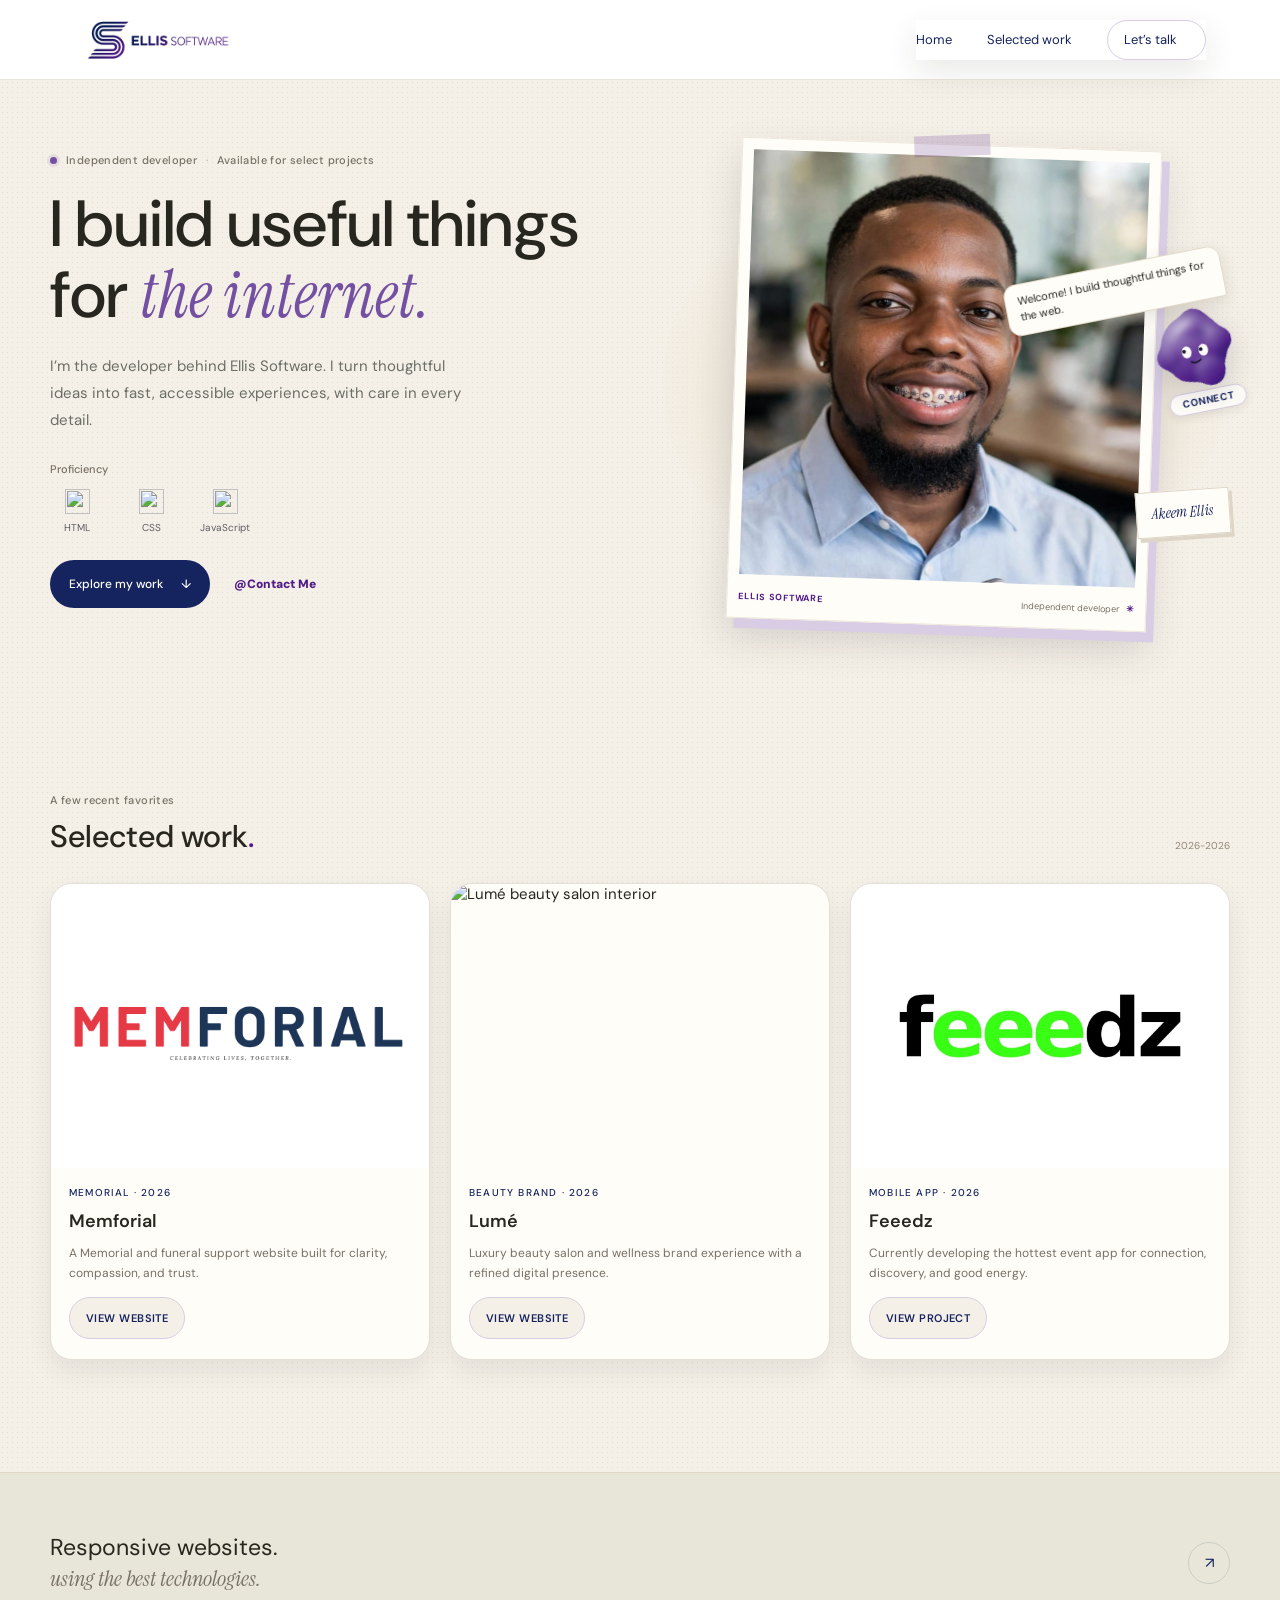
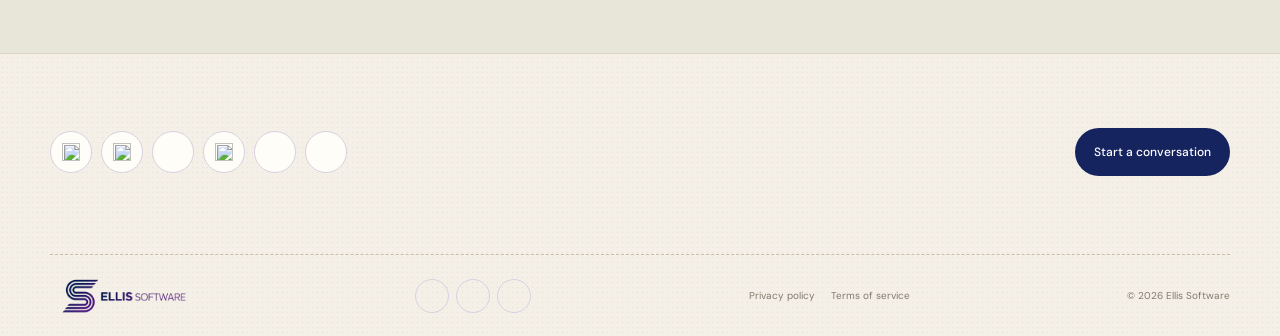
==== commit cc64bf70: "fix the ui" ====
--- a/index.html
+++ b/index.html
@@ -3,7 +3,7 @@
 <head>
   <meta charset="utf-8">
   <meta name="viewport" content="width=device-width, initial-scale=1">
-  <meta name="theme-color" content="#f5f5f2">
+  <meta name="theme-color" content="#f5f0e7">
   <meta name="description" content="Ellis Software builds thoughtful digital products for the web.">
   <title>Ellis Software — Software Developer</title>
   <link rel="preconnect" href="https://fonts.googleapis.com">
@@ -52,7 +52,7 @@
 <body>
   <header class="site-header">
     <nav class="nav-shell" aria-label="Main navigation">
-      <a class="brand" href="index.html" aria-label="Ellis Software, home"><img class="brand-logo" src="ellis-software-logo-white.png" alt="Ellis Software"></a>
+      <a class="brand" href="index.html" aria-label="Ellis Software, home"><img class="brand-logo" src="ellis-software-logo.png" alt="Ellis Software"></a>
       <button class="menu-toggle" type="button" aria-label="Open navigation" aria-expanded="false" aria-controls="site-menu"><span></span><span></span></button>
       <div class="site-menu" id="site-menu">
         <a class="nav-link active" href="index.html" aria-current="page">Home</a>
@@ -144,11 +144,21 @@
     </section>
   </main>
 
-  <footer class="site-footer page-width"><a class="brand" href="index.html" aria-label="Ellis Software, home"><img class="brand-logo" src="ellis-software-logo-white.png" alt="Ellis Software"></a><nav class="footer-nav" aria-label="Footer navigation"><a class="icon-link" href="index.html" aria-label="Home" data-tooltip="Home"><i data-lucide="house" aria-hidden="true"></i><span class="icon-tooltip" aria-hidden="true">Home</span></a><a class="icon-link" href="index.html#work" aria-label="Selected work" data-tooltip="Selected work"><i data-lucide="briefcase-business" aria-hidden="true"></i><span class="icon-tooltip" aria-hidden="true">Selected work</span></a><a class="icon-link" href="contact.html" aria-label="Contact" data-tooltip="Contact"><i data-lucide="contact" aria-hidden="true"></i><span class="icon-tooltip" aria-hidden="true">Contact</span></a></nav><nav class="legal-nav" aria-label="Legal"><a href="privacy.html">Privacy policy</a><a href="terms-of-service.html">Terms of service</a></nav><span>© <span data-year></span> Ellis Software</span></footer>
+  <footer class="site-footer page-width"><a class="brand" href="index.html" aria-label="Ellis Software, home"><img class="brand-logo" src="ellis-software-logo.png" alt="Ellis Software"></a><nav class="footer-nav" aria-label="Footer navigation"><a class="icon-link" href="index.html" aria-label="Home" data-tooltip="Home"><i data-lucide="house" aria-hidden="true"></i><span class="icon-tooltip" aria-hidden="true">Home</span></a><a class="icon-link" href="index.html#work" aria-label="Selected work" data-tooltip="Selected work"><i data-lucide="briefcase-business" aria-hidden="true"></i><span class="icon-tooltip" aria-hidden="true">Selected work</span></a><a class="icon-link" href="contact.html" aria-label="Contact" data-tooltip="Contact"><i data-lucide="contact" aria-hidden="true"></i><span class="icon-tooltip" aria-hidden="true">Contact</span></a></nav><nav class="legal-nav" aria-label="Legal"><a href="privacy.html">Privacy policy</a><a href="terms-of-service.html">Terms of service</a></nav><span>© <span data-year></span> Ellis Software</span></footer>
   <a class="connect-blob" href="contact.html" aria-label="Connect with Ellis Software">
     <span class="connect-message" role="status" aria-live="polite" aria-atomic="true"></span>
     <span class="connect-blob-art" role="img" aria-label="Connect the blob">
-      <span class="connect-blob-liquid"><span class="connect-blob-gloss"></span></span>
+      <span class="connect-blob-liquid">
+        <span class="connect-blob-bulge connect-blob-bulge-top"></span>
+        <span class="connect-blob-bulge connect-blob-bulge-right"></span>
+        <span class="connect-blob-bulge connect-blob-bulge-bottom"></span>
+        <span class="connect-blob-bulge connect-blob-bulge-left"></span>
+        <span class="connect-blob-gloss">
+          <span class="connect-highlight-line connect-highlight-line-one"></span>
+          <span class="connect-highlight-line connect-highlight-line-two"></span>
+          <span class="connect-highlight-line connect-highlight-line-three"></span>
+        </span>
+      </span>
       <svg class="connect-blob-face" viewBox="0 0 130 104" aria-hidden="true">
         <defs>
           <filter id="connect-goo" x="-35%" y="-35%" width="170%" height="170%">
--- a/styles.css
+++ b/styles.css
@@ -255,12 +255,21 @@
 .project-card:nth-child(2) { transition-delay: .08s; }
 .project-card:nth-child(3) { transition-delay: .16s; }
 .connect-blob { position: fixed; z-index: 20; top: 0; left: 0; display: flex; flex-direction: column; align-items: center; gap: 1px; color: var(--brand-indigo); transform: translate3d(var(--connect-x, calc(100vw - 92px)), var(--connect-y, calc(100vh - 90px)), 0) rotate(var(--connect-tilt, 0deg)); transition: transform 2.4s cubic-bezier(.2,.72,.24,1); }
-.connect-blob-art { position: relative; display: block; width: 82px; height: 74px; overflow: visible; filter: drop-shadow(0 8px 16px rgba(99, 49, 251, 0.25)); animation: connect-float 5.2s ease-in-out infinite; transform-origin: center; }
-.connect-blob-liquid { position: absolute; inset: 5px 1px 5px; border-radius: 58% 42% 48% 52% / 46% 52% 48% 54%; background: linear-gradient(145deg, #a58dff 0%, #805aff 26%, #6331fb 60%, #4920d7 100%); filter: url(#connect-goo); transform: translate3d(calc(var(--connect-fluid-x, 0) * 4px), calc(var(--connect-fluid-y, 0) * 3px), 0) scaleX(calc(1 + var(--connect-fluid-x, 0) * .035)) scaleY(calc(1 + var(--connect-fluid-y, 0) * .025)); transition: transform .65s cubic-bezier(.18,.72,.24,1); animation: connect-water-morph 8s ease-in-out infinite; }
-.connect-blob-liquid::before, .connect-blob-liquid::after { position: absolute; display: block; border-radius: 50%; background: inherit; content: ''; }
-.connect-blob-liquid::before { top: 9px; left: -5px; width: 19px; height: 18px; animation: connect-drift-left 6.5s ease-in-out infinite; }
-.connect-blob-liquid::after { right: -4px; bottom: 11px; width: 16px; height: 16px; animation: connect-drift-right 7.4s ease-in-out infinite; }
-.connect-blob-gloss { position: absolute; z-index: 1; inset: 2px 3px 4px; border-radius: inherit; background: linear-gradient(155deg, rgba(255,255,255,.35), rgba(255,255,255,.08) 27%, transparent 48%); background-size: 180% 180%; box-shadow: inset 1px 2px 2px rgba(255,255,255,.24), inset -3px -4px 9px rgba(29,14,92,.18); pointer-events: none; animation: connect-gloss-drift 7s ease-in-out infinite; }
+.connect-blob-art { position: relative; display: block; width: 78px; height: 78px; overflow: visible; filter: drop-shadow(0 8px 16px rgba(99, 49, 251, 0.25)); animation: connect-float 5.2s ease-in-out infinite; transform-origin: center; }
+.connect-blob-liquid { position: absolute; inset: 4px 5px; border-radius: 50% 50% 50% 50% / 49% 51% 49% 51%; background: linear-gradient(145deg, #b19dce 0%, #8d72b4 24%, #7350a2 48%, #501b89 76%, #15245f 100%); filter: url(#connect-goo); transform: translate3d(calc(var(--connect-fluid-x, 0) * 4px), calc(var(--connect-fluid-y, 0) * 3px), 0) scaleX(calc(1 + var(--connect-fluid-x, 0) * .035)) scaleY(calc(1 + var(--connect-fluid-y, 0) * .025)); transition: transform .65s cubic-bezier(.18,.72,.24,1); animation: connect-water-morph 3.1s ease-in-out infinite; }
+.connect-blob-bulge { position: absolute; display: block; border-radius: 50%; background: inherit; }
+.connect-blob-bulge-top { top: -5px; left: 34%; width: 30px; height: 29px; animation: connect-drift-left 3.8s ease-in-out infinite; }
+.connect-blob-bulge-right { top: 26%; right: -6px; width: 27px; height: 26px; animation: connect-drift-right 4.1s ease-in-out infinite; }
+.connect-blob-bulge-bottom { bottom: -6px; left: 46%; width: 31px; height: 30px; animation: connect-drift-left 4s ease-in-out infinite reverse; }
+.connect-blob-bulge-left { bottom: 24%; left: -6px; width: 26px; height: 25px; animation: connect-drift-right 4.4s ease-in-out infinite reverse; }
+.connect-blob-gloss { position: absolute; z-index: 1; inset: 2px 3px 4px; border-radius: inherit; background: linear-gradient(155deg, rgba(255,255,255,.38), rgba(255,255,255,.1) 27%, transparent 48%); background-size: 180% 180%; box-shadow: inset 1px 2px 2px rgba(255,255,255,.3), inset -4px -5px 10px rgba(29,14,92,.24); pointer-events: none; animation: connect-gloss-drift 5.5s ease-in-out infinite; }
+.connect-blob-gloss::before, .connect-blob-gloss::after { position: absolute; display: block; border-top: 1.5px solid rgba(255,255,255,.55); border-radius: 50%; content: ''; pointer-events: none; }
+.connect-blob-gloss::before { top: 7px; left: 15px; width: 22px; height: 9px; transform: rotate(-24deg); box-shadow: 0 -2px 0 -1px rgba(255,255,255,.28); }
+.connect-blob-gloss::after { top: 17px; right: 10px; width: 13px; height: 7px; transform: rotate(38deg); opacity: .7; }
+.connect-highlight-line { position: absolute; z-index: 2; display: block; height: 7px; border-top: 2px solid rgba(255,255,255,.96); border-radius: 50%; filter: drop-shadow(0 0 2px rgba(255,255,255,.65)); pointer-events: none; }
+.connect-highlight-line-one { top: 8px; left: 12px; width: 23px; transform: rotate(-25deg); }
+.connect-highlight-line-two { top: 17px; left: 8px; width: 12px; border-top-width: 1.5px; opacity: .85; transform: rotate(-42deg); }
+.connect-highlight-line-three { top: 13px; right: 9px; width: 14px; border-top-width: 1.5px; opacity: .82; transform: rotate(36deg); }
 .connect-blob-face { position: absolute; z-index: 2; inset: 0; width: 100%; height: 100%; overflow: visible; }
 .connect-pupil { fill: #171925; transform: translate(var(--connect-look-x, 0px), var(--connect-look-y, 0px)); transform-box: fill-box; transform-origin: center; transition: transform .12s ease-out; }
 .connect-blob-label { padding: 5px 12px; border: 1px solid rgba(136,249,192,0.32); border-radius: 999px; background: rgba(3,4,10,0.94); box-shadow: 0 3px 8px rgb(0 0 0 / 28%); color: #fff; font-size: 10px; font-weight: 700; letter-spacing: .06em; text-transform: uppercase; line-height: 1; transition: background .2s, color .2s, transform .2s, border-color .2s; }
@@ -275,7 +284,7 @@
 .connect-blob:hover .connect-blob-art, .connect-blob:focus-visible .connect-blob-art { animation: connect-giggle .7s ease-in-out infinite alternate; }
 .connect-blob:focus-visible { border-radius: 12px; outline: 2px solid var(--brand-violet); outline-offset: 4px; }
 @keyframes connect-float { 0%, 100% { transform: translateY(0) rotate(-2deg); } 50% { transform: translateY(-5px) rotate(2deg); } }
-@keyframes connect-water-morph { 0%, 100% { border-radius: 58% 42% 48% 52% / 46% 52% 48% 54%; } 25% { border-radius: 48% 52% 56% 44% / 53% 43% 57% 47%; } 50% { border-radius: 43% 57% 44% 56% / 50% 58% 42% 50%; } 75% { border-radius: 54% 46% 53% 47% / 43% 48% 52% 57%; } }
+@keyframes connect-water-morph { 0%, 100% { border-radius: 50% 50% 50% 50% / 49% 51% 49% 51%; } 25% { border-radius: 40% 60% 56% 44% / 58% 42% 56% 44%; } 50% { border-radius: 60% 40% 43% 57% / 42% 58% 40% 60%; } 75% { border-radius: 45% 55% 60% 40% / 56% 44% 58% 42%; } }
 @keyframes connect-drift-left { 0%, 100% { transform: translate(0, 0) scale(1); } 50% { transform: translate(4px, -5px) scale(1.12); } }
 @keyframes connect-drift-right { 0%, 100% { transform: translate(0, 0) scale(1); } 50% { transform: translate(-4px, 4px) scale(.9); } }
 @keyframes connect-gloss-drift { 0%, 100% { background-position: 0% 0%; opacity: .8; } 50% { background-position: 100% 100%; opacity: 1; } }
@@ -301,7 +310,7 @@
 }
 @media (max-width: 600px) {
   html { scroll-padding-top: 74px; }
-  .connect-blob-art { width: 58px; height: 51px; }
+  .connect-blob-art { width: 58px; height: 58px; }
   .page-width { width: calc(100% - 40px); }
   .site-header { padding: 10px 20px; }
   .brand-logo { width: 142px; height: 42px; }
@@ -350,3 +359,83 @@
   .contact-form-section { padding: 23px 20px; }
   .contact-foot { gap: 12px; flex-direction: column; padding-top: 23px; font-size: 9px; }
 }
+
+:root {
+  color-scheme: light;
+  --paper: #f5f0e7;
+  --paper-soft: #fffdf8;
+  --ink: #28271f;
+  --muted: #777065;
+  --line: #ded5c7;
+  --green: #66765f;
+  --brand-indigo: #15245f;
+  --brand-violet: #501b89;
+  --brand-mint: #7350a2;
+}
+
+body {
+  background-color: var(--paper);
+  background-image: radial-gradient(#8d795c22 .65px, transparent .65px);
+  background-size: 5px 5px;
+  color: var(--ink);
+}
+.site-header { background: #fff; border-bottom-color: #e8e4de; backdrop-filter: none; }
+.site-header::after { display: none; }
+.brand-logo { filter: none; }
+.nav-link, .nav-link:hover, .nav-link.active { color: var(--brand-indigo); }
+.nav-cta { border-color: #d7cde2; background: #fff; color: var(--brand-indigo); }
+.nav-cta:hover { background: #f5f0e7; border-color: #b9a7ce; }
+.status-dot { background: #7350a2; box-shadow: 0 0 0 3px rgb(115 80 162 / 12%); }
+.eyebrow-divider { color: rgb(40 39 31 / 30%); }
+.hero-intro { color: #6b6e67; }
+.language-item { color: #5e5c62; }
+.button-dark, .button-dark:hover { background: var(--brand-indigo); color: #fff; }
+.text-link { color: var(--brand-indigo); }
+.hero-glow { background: radial-gradient(ellipse at center, #e1d9ed 0%, #eee7da 52%, transparent 74%); }
+.portrait-sheet { background: #fffdf8; border-color: #eee8dc; box-shadow: 8px 10px 0 #d8cde5, 0 18px 38px rgb(42 34 53 / 17%); }
+.portrait-sheet::before { background: rgb(80 27 137 / 18%); }
+.portrait-sheet figcaption { color: #777065; }
+.portrait-sheet figcaption > span:first-child, .portrait-sheet figcaption b { color: var(--brand-violet); }
+.portrait-note { background: #fffdf8; border-color: #ded5c7; box-shadow: 3px 4px 0 #ded5c7; color: var(--brand-indigo); }
+.heading-period { color: var(--brand-violet); }
+.section-count { color: #918776; }
+.project-card { border-color: #e3dfd7; background: #fffdf8; box-shadow: 0 12px 24px rgb(42 34 53 / 8%); }
+.project-meta p { color: #777065; }
+.project-meta a, .project-type { color: var(--brand-indigo); }
+.project-type { font-weight: 500; }
+.legal-page p, .legal-page li { color: #555951; }
+.project-link { border-color: #d7cde2; background: #f5f0e7; color: var(--brand-indigo); }
+.project-link:hover, .project-link:focus-visible { border-color: #b9a7ce; background: #eee8f5; }
+.approach-band { background: #e8e5d9; border-color: #ded5c7; }
+.approach-mark { color: var(--brand-violet); }
+.approach-inner p span { color: #777065; }
+.round-arrow { border-color: #cbd0c4; color: var(--brand-indigo); }
+.round-arrow:hover { background: #f5f0e7; }
+.social-links .icon-link { color: var(--brand-indigo); }
+.social-links .brand-icon { filter: none; }
+.icon-link { border-color: #d8d1e2; background: #fffdf8; color: var(--brand-indigo); }
+.icon-link:hover { border-color: #a898be; background: #eee8f5; color: var(--brand-indigo); }
+.icon-link:focus-visible { outline-color: var(--brand-violet); }
+.icon-tooltip { background: var(--brand-indigo); }
+.footer-nav .icon-link:hover { background: #eee8f5; }
+.site-footer { border-top-color: #c9bda9; color: #82796d; }
+.legal-nav a:hover, .legal-nav a:focus-visible { color: var(--brand-violet); }
+#text_link { color: var(--brand-violet); }
+.contact-form-section { background: #fffdf8; box-shadow: 4px 7px 0 #e1d7c7, 0 12px 25px rgb(65 52 34 / 7%); }
+.contact-form label { color: #555951; }
+.contact-form input, .contact-form textarea { border-bottom-color: #dedfd8; }
+.contact-form input:focus, .contact-form textarea:focus { border-color: #7350a2; }
+.contact-form input::placeholder, .contact-form textarea::placeholder { color: #a1a39b; }
+.form-note, .contact-foot { color: #878a82; }
+.connect-blob { color: var(--brand-indigo); }
+.connect-blob-art { filter: drop-shadow(0 8px 16px rgb(42 34 53 / 20%)); }
+.connect-blob-liquid { background: linear-gradient(145deg, #a18ac3 0%, #7350a2 30%, #501b89 68%, #15245f 100%); }
+.connect-blob-gloss { box-shadow: inset 1px 2px 2px rgb(255 255 255 / 30%), inset -3px -4px 9px rgb(29 14 92 / 18%); }
+.connect-blob-label { border-color: #d7cde2; background: #fffdf8; box-shadow: 0 3px 8px rgb(40 39 31 / 8%); color: var(--brand-indigo); }
+.connect-blob:hover .connect-blob-label, .connect-blob:focus-visible .connect-blob-label { background: var(--brand-indigo); border-color: #d7cde2; color: #fff; }
+.connect-message { border-color: #e3d9ca; background: #fffdf8; box-shadow: 0 5px 16px rgb(40 39 31 / 12%); color: var(--ink); }
+.connect-blob:focus-visible { outline-color: var(--brand-violet); }
+.menu-toggle { border-color: #d7cde2; background: #fff; }
+.menu-toggle span { background: #363831; }
+.site-menu { border-color: #e5e6df; background: rgb(255 255 255 / 98%); box-shadow: 0 12px 32px rgb(35 38 31 / 10%); }
+.nav-link { border-bottom-color: #edeee8; }
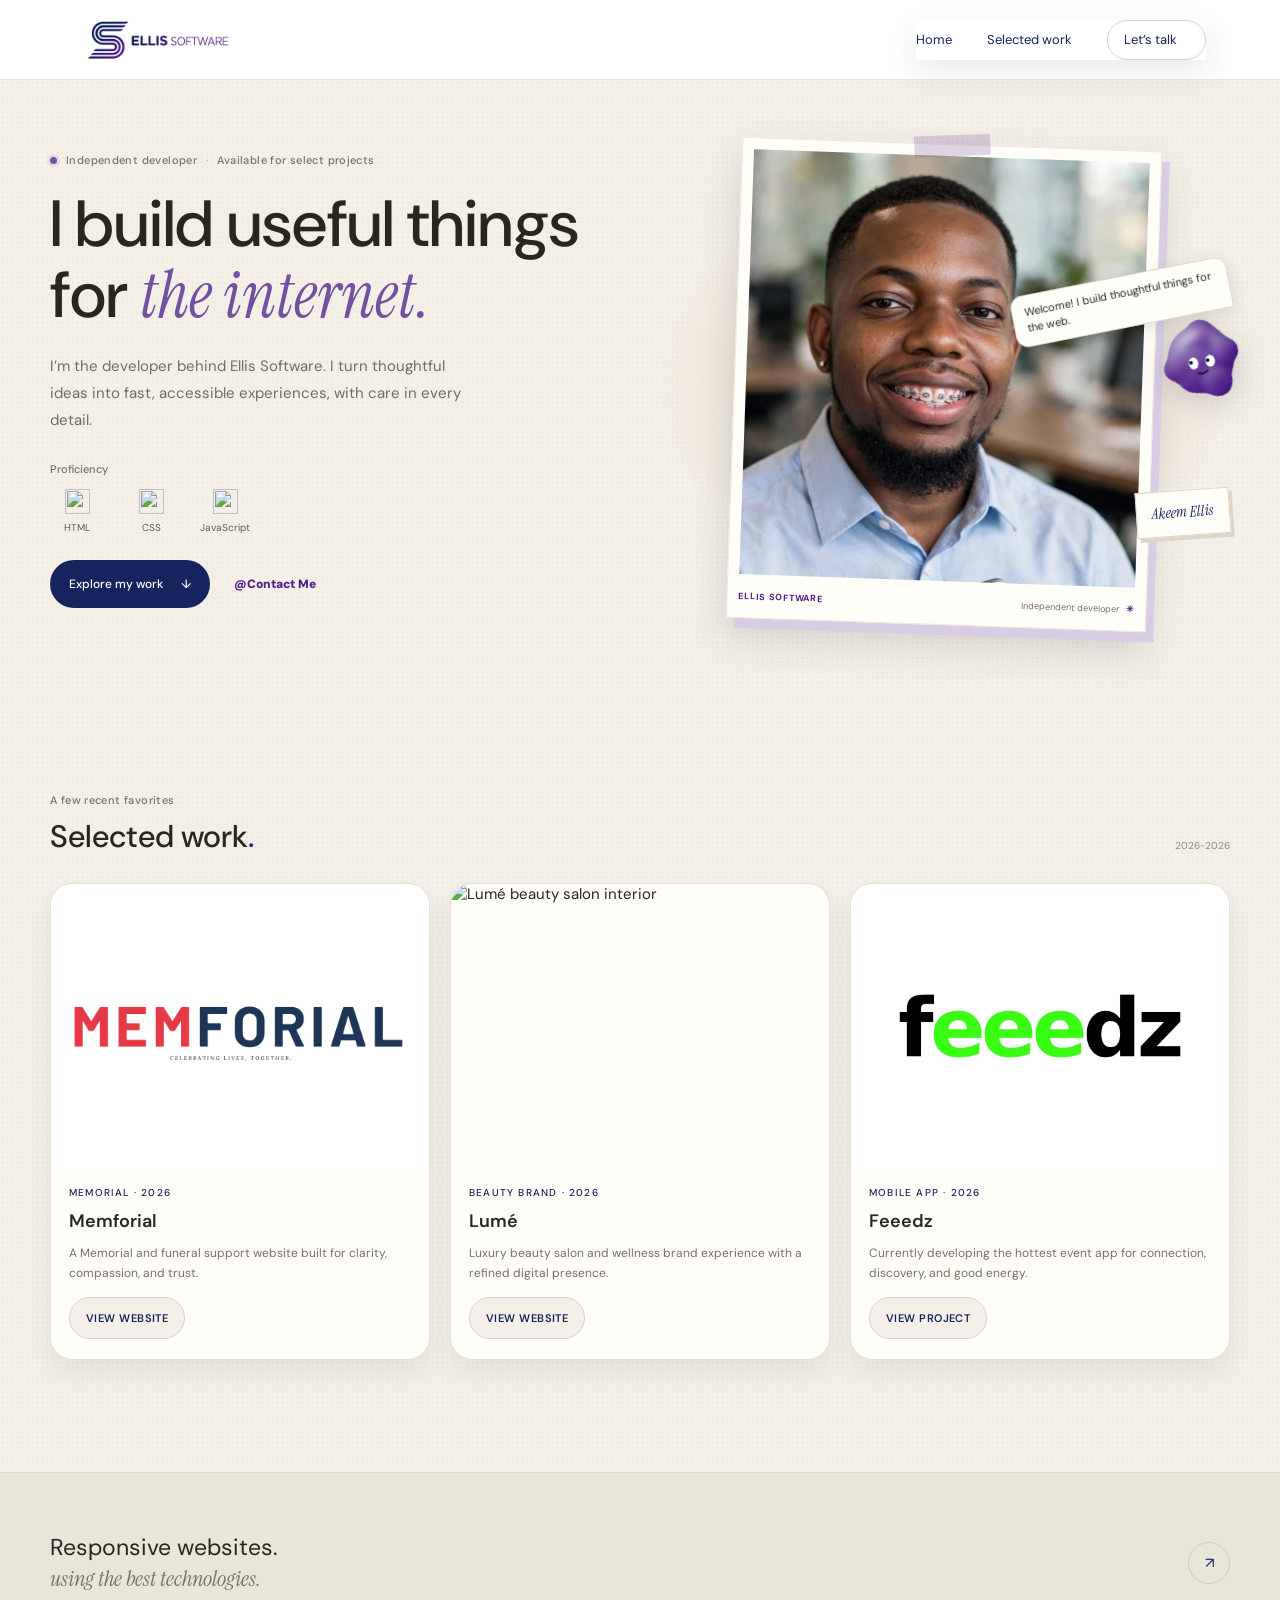
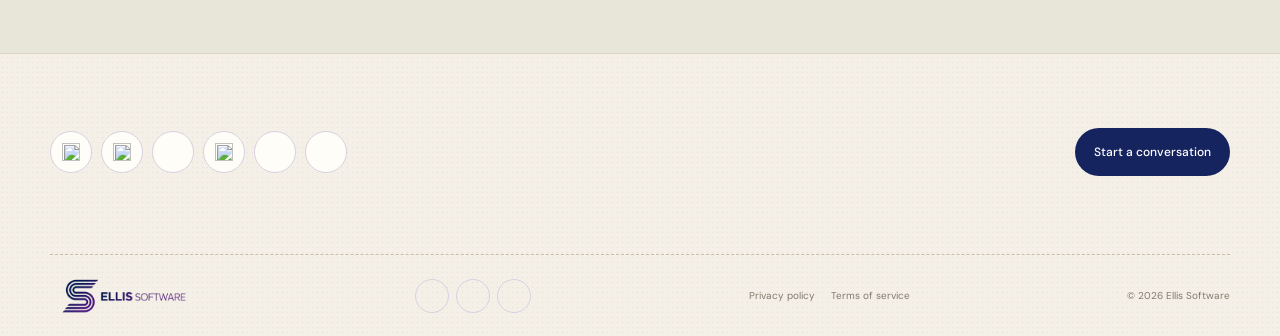
==== commit cb6af042: "upgraded the bot" ====
--- a/index.html
+++ b/index.html
@@ -175,7 +175,6 @@
         <path d="M50 69Q58 74 66 68" fill="none" stroke="#18172a" stroke-linecap="round" stroke-width="2.8"/>
       </svg>
     </span>
-    <span class="connect-blob-label">Connect</span>
   </a>
 </body>
 <script src="script.js" defer></script>
--- a/styles.css
+++ b/styles.css
@@ -146,8 +146,6 @@
 .connect-blob-art { display: block; width: 78px; height: 72px; overflow: visible; filter: drop-shadow(0 12px 18px rgba(63, 38, 112, 0.35)); animation: connect-float 3s ease-in-out infinite; transform-origin: center; }
 .connect-blob-body { fill: url(#connect-gradient); stroke: rgba(136,249,192,0.55); stroke-width: 1.6; }
 .connect-pupil { fill: #090d18; transform: translate(var(--connect-look-x, 0px), var(--connect-look-y, 0px)); transform-box: fill-box; transform-origin: center; transition: transform .12s ease-out; }
-.connect-blob-label { padding: 5px 11px; border: 1px solid rgba(99,49,251,0.4); border-radius: 99px; background: rgba(3, 4, 10, 0.92); box-shadow: 0 3px 8px rgba(0,0,0,0.18); font-size: 10px; font-weight: 600; line-height: 1; transition: background .2s, color .2s, transform .2s; }
-.connect-blob:hover .connect-blob-label, .connect-blob:focus-visible .connect-blob-label { transform: translateY(-2px); background: var(--brand-indigo); color: #fff; }
 .connect-message { position: absolute; z-index: 1; bottom: calc(100% + 9px); left: 50%; width: max-content; max-width: min(220px, 70vw); padding: 9px 12px; border: 1px solid rgba(136,249,192,0.2); border-radius: 12px 12px 12px 3px; background: rgba(5, 8, 16, 0.95); box-shadow: 0 12px 24px rgba(0,0,0,0.18); color: rgba(237,241,255,0.82); font-size: 11px; line-height: 1.35; opacity: 0; transform: translate(-50%, 5px) scale(.96); transform-origin: bottom center; transition: opacity .18s ease, transform .18s ease; }
 .connect-blob[data-side="left"] .connect-message { left: 0; border-radius: 12px 12px 12px 3px; transform: translate(0, 5px) scale(.96); transform-origin: bottom left; }
 .connect-blob[data-side="right"] .connect-message { left: auto; right: 0; transform: translate(0, 5px) scale(.96); transform-origin: bottom right; }
@@ -272,8 +270,6 @@
 .connect-highlight-line-three { top: 13px; right: 9px; width: 14px; border-top-width: 1.5px; opacity: .82; transform: rotate(36deg); }
 .connect-blob-face { position: absolute; z-index: 2; inset: 0; width: 100%; height: 100%; overflow: visible; }
 .connect-pupil { fill: #171925; transform: translate(var(--connect-look-x, 0px), var(--connect-look-y, 0px)); transform-box: fill-box; transform-origin: center; transition: transform .12s ease-out; }
-.connect-blob-label { padding: 5px 12px; border: 1px solid rgba(136,249,192,0.32); border-radius: 999px; background: rgba(3,4,10,0.94); box-shadow: 0 3px 8px rgb(0 0 0 / 28%); color: #fff; font-size: 10px; font-weight: 700; letter-spacing: .06em; text-transform: uppercase; line-height: 1; transition: background .2s, color .2s, transform .2s, border-color .2s; }
-.connect-blob:hover .connect-blob-label, .connect-blob:focus-visible .connect-blob-label { transform: translateY(-2px); background: linear-gradient(135deg, var(--brand-indigo), #7d57ff); border-color: rgba(136,249,192,0.48); color: #fff; }
 .connect-message { position: absolute; z-index: 1; bottom: calc(100% + 9px); left: 50%; width: max-content; max-width: min(220px, 70vw); padding: 9px 12px; border: 1px solid rgba(136,249,192,0.3); border-radius: 12px 12px 3px 12px; background: rgba(5,8,16,0.97); box-shadow: 0 8px 20px rgb(0 0 0 / 32%); color: #fff; font-size: 11px; line-height: 1.45; opacity: 0; pointer-events: none; transform: translate(-50%, 5px) scale(.96); transform-origin: bottom center; transition: opacity .25s ease, transform .25s ease; }
 .connect-blob[data-side="left"] .connect-message { left: 0; border-radius: 12px 12px 12px 3px; transform: translate(0, 5px) scale(.96); transform-origin: bottom left; }
 .connect-blob[data-side="right"] .connect-message { left: auto; right: 0; transform: translate(0, 5px) scale(.96); transform-origin: bottom right; }
@@ -431,8 +427,6 @@
 .connect-blob-art { filter: drop-shadow(0 8px 16px rgb(42 34 53 / 20%)); }
 .connect-blob-liquid { background: linear-gradient(145deg, #a18ac3 0%, #7350a2 30%, #501b89 68%, #15245f 100%); }
 .connect-blob-gloss { box-shadow: inset 1px 2px 2px rgb(255 255 255 / 30%), inset -3px -4px 9px rgb(29 14 92 / 18%); }
-.connect-blob-label { border-color: #d7cde2; background: #fffdf8; box-shadow: 0 3px 8px rgb(40 39 31 / 8%); color: var(--brand-indigo); }
-.connect-blob:hover .connect-blob-label, .connect-blob:focus-visible .connect-blob-label { background: var(--brand-indigo); border-color: #d7cde2; color: #fff; }
 .connect-message { border-color: #e3d9ca; background: #fffdf8; box-shadow: 0 5px 16px rgb(40 39 31 / 12%); color: var(--ink); }
 .connect-blob:focus-visible { outline-color: var(--brand-violet); }
 .menu-toggle { border-color: #d7cde2; background: #fff; }
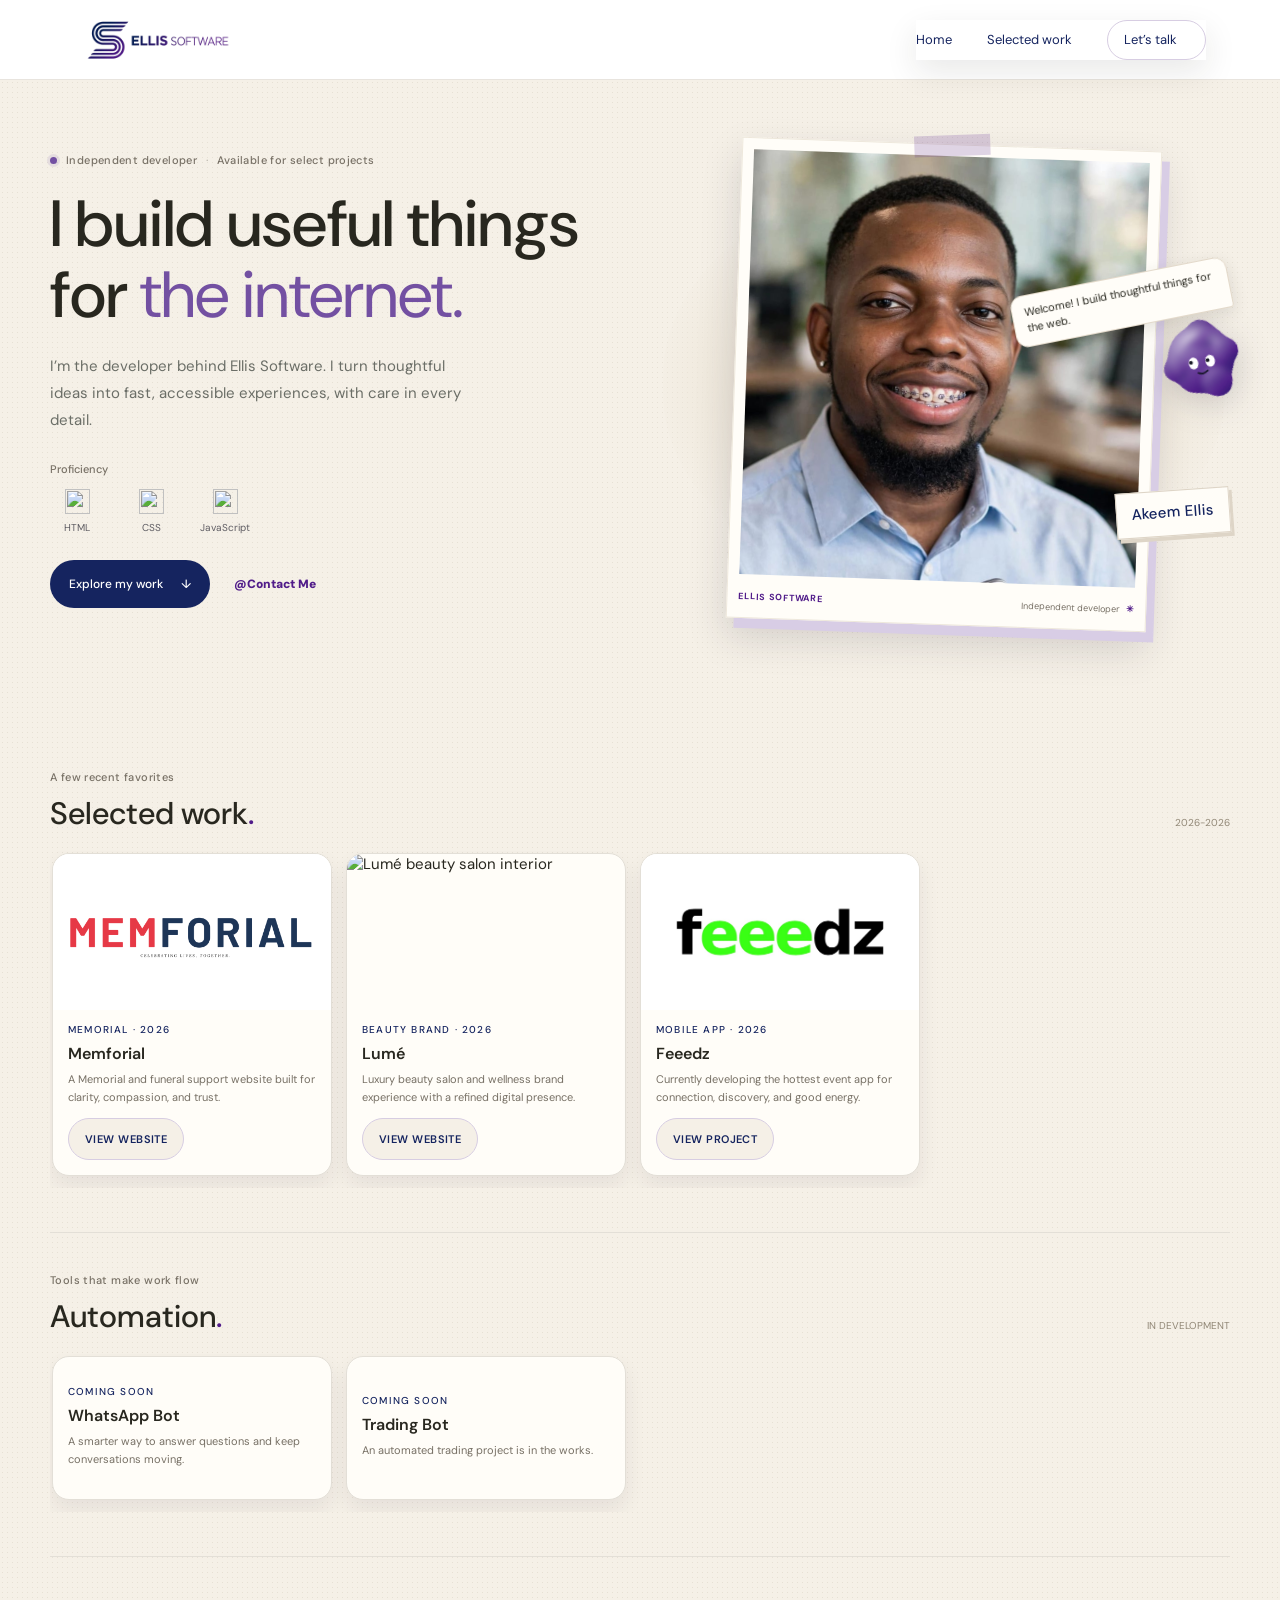
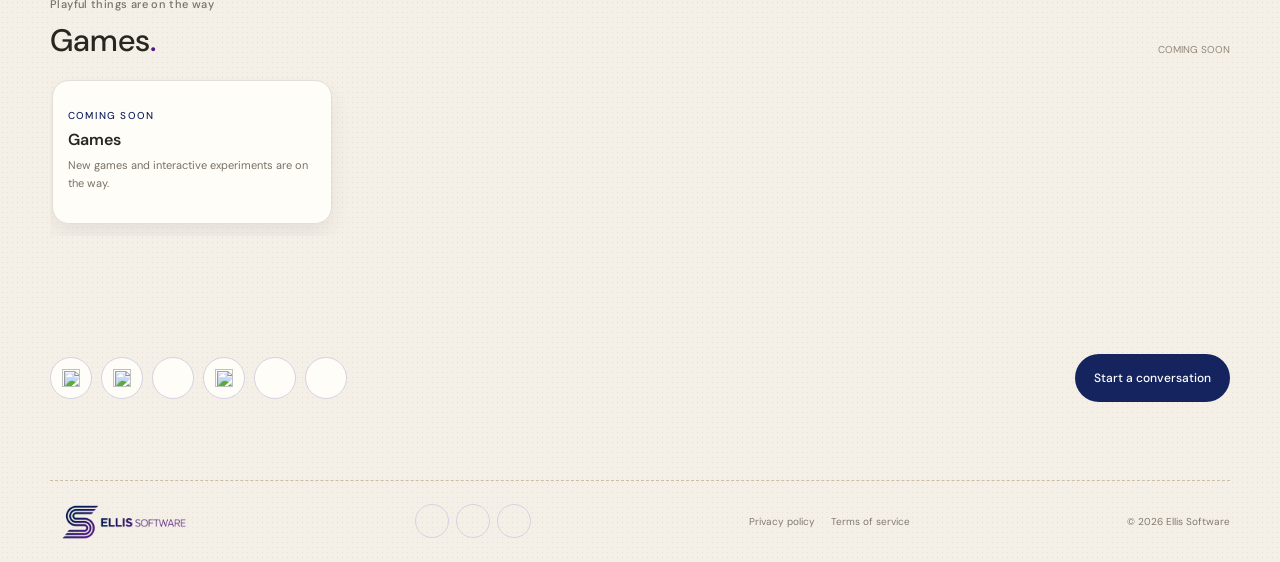
==== commit 14aaff4e: "Checkpoint restored site updates Co-authored-by: Copilot <223556219+Copilot@users.noreply.github.com" ====
--- a/index.html
+++ b/index.html
@@ -8,7 +8,7 @@
   <title>Ellis Software — Software Developer</title>
   <link rel="preconnect" href="https://fonts.googleapis.com">
   <link rel="preconnect" href="https://fonts.gstatic.com" crossorigin>
-  <link href="https://fonts.googleapis.com/css2?family=DM+Sans:wght@400;500;600;700&family=Instrument+Serif:ital@0;1&display=swap" rel="stylesheet">
+  <link href="https://fonts.googleapis.com/css2?family=DM+Sans:wght@400;500;600;700&display=swap" rel="stylesheet">
   <link rel="icon" href="/favicon.png" type="image/png" sizes="512x512">
   <link rel="apple-touch-icon" href="/favicon.png" sizes="512x512">
   <link rel="canonical" href="https://ellissoftware.com/">
@@ -94,7 +94,7 @@
 
     <section class="work-section page-width" id="work" aria-labelledby="work-title">
       <div class="section-heading reveal"><div><p class="eyebrow">A few recent favorites</p><h2 id="work-title">Selected work<span class="heading-period">.</span></h2></div><span class="section-count">2026-2026</span></div>
-      <div class="project-grid">
+      <div class="project-grid" role="region" aria-label="Selected work projects" tabindex="0">
         <article class="project-card reveal">
           <div class="project-image"><img src="memforial2.png" loading="lazy" alt="Memforial website preview"></div>
           <div class="project-meta">
@@ -125,8 +125,37 @@
       </div>
     </section>
 
-    <section class="approach-band">
-      <div class="approach-inner page-width reveal"><p>Responsive websites.<br><span>using the best technologies.</span></p><a href="contact.html" class="round-arrow" aria-label="Get in touch">↗</a></div>
+    <section class="work-section page-width catalog-section" id="automation" aria-labelledby="automation-title">
+      <div class="section-heading reveal"><div><p class="eyebrow">Tools that make work flow</p><h2 id="automation-title">Automation<span class="heading-period">.</span></h2></div><span class="section-count">IN DEVELOPMENT</span></div>
+      <div class="project-grid" role="region" aria-label="Automation projects" tabindex="0">
+        <article class="project-card coming-soon-card reveal">
+          <div class="project-meta">
+            <span class="project-type">Coming soon</span>
+            <h3>WhatsApp Bot</h3>
+            <p>A smarter way to answer questions and keep conversations moving.</p>
+          </div>
+        </article>
+        <article class="project-card coming-soon-card reveal">
+          <div class="project-meta">
+            <span class="project-type">Coming soon</span>
+            <h3>Trading Bot</h3>
+            <p>An automated trading project is in the works.</p>
+          </div>
+        </article>
+      </div>
+    </section>
+
+    <section class="work-section page-width catalog-section" id="games" aria-labelledby="games-title">
+      <div class="section-heading reveal"><div><p class="eyebrow">Playful things are on the way</p><h2 id="games-title">Games<span class="heading-period">.</span></h2></div><span class="section-count">COMING SOON</span></div>
+      <div class="project-grid" role="region" aria-label="Games projects" tabindex="0">
+        <article class="project-card coming-soon-card reveal">
+          <div class="project-meta">
+            <span class="project-type">Coming soon</span>
+            <h3>Games</h3>
+            <p>New games and interactive experiments are on the way.</p>
+          </div>
+        </article>
+      </div>
     </section>
 
     <section class="closing page-width reveal" aria-label="Social and contact links">
--- a/styles.css
+++ b/styles.css
@@ -9,12 +9,11 @@
   --brand-indigo: #6331FB;
   --brand-violet: #7d57ff;
   --brand-mint: #88F9C0;
-  --serif: 'Instrument Serif', Georgia, serif;
   --sans: 'DM Sans', sans-serif;
   --display: 'DM Sans', sans-serif;
 }
 
-* { box-sizing: border-box; }
+* { box-sizing: border-box; font-family: var(--sans); font-style: normal; }
 html { scroll-behavior: smooth; scroll-padding-top: 100px; }
 body { margin: 0; background: radial-gradient(circle at top, rgba(99, 49, 251, 0.22), transparent 28%), linear-gradient(180deg, #01010D 0%, #0a0c17 100%); color: var(--ink); font-family: var(--sans); font-size: 15px; -webkit-font-smoothing: antialiased; }
 a { color: inherit; text-decoration: none; }
@@ -39,7 +38,7 @@
 h1, h2, h3, p { margin-top: 0; }
 h1, h2 { font-family: var(--display); font-weight: 500; letter-spacing: 0; }
 .hero h1, .contact-intro h1 { margin-bottom: 23px; font-size: clamp(43px, 5.1vw, 67px); line-height: 1.08; }
-.serif-accent { color: var(--brand-mint); font-family: var(--serif); font-weight: 400; font-style: italic; }
+.serif-accent { color: var(--brand-mint); font-weight: 400; }
 .hero-intro { max-width: 420px; margin-bottom: 28px; color: rgba(237, 241, 255, 0.74); font-size: 15px; line-height: 1.8; }
 .language-section { margin: 22px 0 26px; }
 .language-heading { margin: 0 0 13px; color: var(--muted); font-size: 11px; font-weight: 500; }
@@ -61,33 +60,32 @@
 .portrait-sheet figcaption { display: flex; min-height: 43px; align-items: center; justify-content: space-between; gap: 8px; color: rgba(237,241,255,0.8); font-size: 9px; }
 .portrait-sheet figcaption > span:first-child { color: var(--brand-mint); font-size: 9px; font-weight: 700; letter-spacing: .08em; }
 .portrait-sheet figcaption b { padding-left: 4px; color: var(--brand-mint); }
-.portrait-note { position: absolute; z-index: 2; top: 72%; right: 0; padding: 12px 15px; background: rgba(14,16,27,0.92); border: 1px solid rgba(136,249,192,0.2); box-shadow: 0 10px 20px rgba(26, 22, 40, 0.4); color: var(--brand-mint); font: italic 15px/1.3 var(--serif); transform: rotate(-4deg); }
-.work-section { padding-top: 63px; padding-bottom: 112px; }
-.section-heading { display: flex; align-items: end; justify-content: space-between; margin-bottom: 26px; }
+.portrait-note { position: absolute; z-index: 2; top: 72%; right: 0; padding: 12px 15px; background: rgba(14,16,27,0.92); border: 1px solid rgba(136,249,192,0.2); box-shadow: 0 10px 20px rgba(26, 22, 40, 0.4); color: var(--brand-mint); font: 500 15px/1.3 var(--sans); transform: rotate(-4deg); }
+.work-section { padding-top: 40px; padding-bottom: 44px; }
+.catalog-section { border-top: 1px solid rgba(136,249,192,0.12); }
+.section-heading { display: flex; align-items: end; justify-content: space-between; margin-bottom: 17px; }
 .section-heading .eyebrow { margin-bottom: 9px; }
 .section-heading h2 { margin: 0; font-size: 31px; }
 .heading-period { color: var(--brand-mint); }
 .section-count { padding-bottom: 5px; color: rgba(168,175,201,0.7); font: 10px var(--display); }
-.project-grid { display: grid; grid-template-columns: repeat(3, minmax(0, 1fr)); gap: 20px; }
-.project-card { min-width: 0; overflow: hidden; border: 1px solid rgba(136,249,192,0.18); border-radius: 22px; background: linear-gradient(180deg, rgba(14, 16, 27, 0.96), rgba(9, 11, 18, 0.96)); box-shadow: 0 18px 30px rgba(11, 13, 24, 0.25); }
-.project-image { display: block; overflow: hidden; aspect-ratio: 4 / 3; background: rgba(255,255,255,0.02); }
+.project-grid { display: flex; gap: 14px; overflow-x: auto; overscroll-behavior-x: contain; padding: 2px 2px 12px; scroll-snap-type: x mandatory; scrollbar-color: rgba(168,175,201,0.55) transparent; scrollbar-width: thin; }
+.project-grid:focus-visible { outline: 2px solid var(--brand-indigo); outline-offset: 3px; }
+.project-card { min-width: 0; flex: 0 0 clamp(230px, 25vw, 280px); overflow: hidden; border: 1px solid rgba(136,249,192,0.18); border-radius: 17px; background: linear-gradient(180deg, rgba(14, 16, 27, 0.96), rgba(9, 11, 18, 0.96)); box-shadow: 0 12px 24px rgba(11, 13, 24, 0.18); scroll-snap-align: start; }
+.project-image { display: block; overflow: hidden; aspect-ratio: 16 / 9; background: rgba(255,255,255,0.02); }
 .project-image img { display: block; width: 100%; height: 100%; object-fit: cover; transition: transform .35s ease; }
 .project-card:hover .project-image img { transform: scale(1.04); }
-.project-meta { display: flex; flex-direction: column; align-items: flex-start; gap: 10px; padding: 18px 18px 20px; }
-.project-meta h3 { margin: 0; font: 600 18px var(--display); }
-.project-meta p { margin: 0; color: rgba(237,241,255,0.72); font-size: 12px; line-height: 1.7; }
+.project-meta { display: flex; flex-direction: column; align-items: flex-start; gap: 7px; padding: 13px 15px 15px; }
+.project-meta h3 { margin: 0; font: 600 16px var(--display); }
+.project-meta p { margin: 0; color: rgba(237,241,255,0.72); font-size: 11px; line-height: 1.6; }
+.coming-soon-card .project-meta { min-height: 142px; justify-content: center; }
+.project-grid::-webkit-scrollbar { height: 6px; }
+.project-grid::-webkit-scrollbar-thumb { border-radius: 99px; background: rgba(168,175,201,0.55); }
+.project-grid::-webkit-scrollbar-track { background: transparent; }
 .project-meta a { color: var(--brand-mint); }
 .project-type { order: -1; color: var(--brand-mint); font-size: 10px; font-weight: 700; letter-spacing: .12em; text-transform: uppercase; }
 .project-actions { width: 100%; margin-top: 4px; }
 .project-link { display: inline-flex; min-height: 42px; align-items: center; justify-content: center; padding: 0 16px; border: 1px solid rgba(99,49,251,0.65); border-radius: 999px; background: rgba(99,49,251,0.12); color: var(--ink); font-size: 11px; font-weight: 600; letter-spacing: .04em; text-transform: uppercase; transition: background .2s ease, transform .2s ease, border-color .2s ease; }
 .project-link:hover, .project-link:focus-visible { background: rgba(136,249,192,0.12); border-color: rgba(136,249,192,0.5); transform: translateY(-1px); }
-.approach-band { background: linear-gradient(90deg, rgba(99,49,251,0.18), rgba(136,249,192,0.05)); border-top: 1px solid rgba(136,249,192,0.12); border-bottom: 1px solid rgba(136,249,192,0.12); }
-.approach-inner { display: flex; min-height: 180px; align-items: center; gap: 23px; }
-.approach-mark { align-self: center; color: var(--brand-mint); font-size: 28px; }
-.approach-inner p { margin: 0; font: 23px/1.35 var(--display); }
-.approach-inner p span { color: rgba(237,241,255,0.72); font: italic 22px var(--serif); }
-.round-arrow { display: grid; width: 42px; height: 42px; place-items: center; margin-left: auto; border: 1px solid rgba(136,249,192,0.4); border-radius: 50%; color: var(--brand-mint); font-size: 15px; transition: background .2s, transform .2s; }
-.round-arrow:hover { background: rgba(136,249,192,0.08); transform: translateY(-2px); }
 .closing { padding-top: 60px; padding-bottom: 64px; }
 .closing-actions { display: flex; min-height: 76px; align-items: center; justify-content: space-between; gap: 24px; }
 .social-links { display: flex; align-items: center; gap: 9px; }
@@ -171,7 +169,6 @@
   .portrait-sheet { width: min(76%, 390px); }
   .portrait-sheet img { height: 350px; }
   .work-section { padding-top: 30px; padding-bottom: 85px; }
-  .project-grid { grid-template-columns: repeat(2, minmax(0, 1fr)); }
   .contact-main { min-height: auto; grid-template-columns: 1fr 1fr; gap: 7%; padding-top: 95px; padding-bottom: 60px; }
   .contact-form-section { padding: 26px; }
   .contact-intro h1 { font-size: clamp(43px, 7vw, 60px); }
@@ -204,14 +201,10 @@
   .portrait-note { right: -3px; font-size: 13px; }
   .work-section { padding-top: 24px; padding-bottom: 68px; }
   .section-heading h2 { font-size: 27px; }
-  .project-grid { grid-template-columns: 1fr; gap: 28px; }
-  .project-meta { padding-top: 11px; }
+  .project-grid { gap: 11px; }
+  .project-card { flex-basis: min(78vw, 270px); }
+  .project-meta { padding: 12px 13px 14px; }
   .project-link { font-size: 10px; }
-  .approach-inner { min-height: 150px; gap: 13px; }
-  .approach-mark { font-size: 22px; }
-  .approach-inner p { font-size: 17px; }
-  .approach-inner p span { font-size: 17px; }
-  .round-arrow { width: 37px; height: 37px; flex: 0 0 37px; }
   .closing { padding-top: 50px; padding-bottom: 55px; }
   .closing-actions { align-items: flex-start; flex-direction: column; gap: 22px; }
   .social-links { gap: 3px; }
@@ -299,7 +292,6 @@
   .portrait-sheet { width: min(76%, 390px); }
   .portrait-sheet img { height: 350px; }
   .work-section { padding-top: 30px; padding-bottom: 85px; }
-  .project-grid { grid-template-columns: repeat(2, minmax(0, 1fr)); }
   .contact-main { min-height: auto; grid-template-columns: 1fr 1fr; gap: 7%; padding-top: 95px; padding-bottom: 60px; }
   .contact-form-section { padding: 26px; }
   .contact-intro h1 { font-size: clamp(43px, 7vw, 60px); }
@@ -332,13 +324,9 @@
   .portrait-note { right: -3px; font-size: 13px; }
   .work-section { padding-top: 24px; padding-bottom: 68px; }
   .section-heading h2 { font-size: 27px; }
-  .project-grid { grid-template-columns: 1fr; gap: 28px; }
-  .project-meta { padding-top: 11px; }
-  .approach-inner { min-height: 150px; gap: 13px; }
-  .approach-mark { font-size: 22px; }
-  .approach-inner p { font-size: 17px; }
-  .approach-inner p span { font-size: 17px; }
-  .round-arrow { width: 37px; height: 37px; flex: 0 0 37px; }
+  .project-grid { gap: 11px; }
+  .project-card { flex-basis: min(78vw, 270px); }
+  .project-meta { padding: 12px 13px 14px; }
   .closing { padding-top: 50px; padding-bottom: 55px; }
   .closing-actions { align-items: flex-start; flex-direction: column; gap: 22px; }
   .social-links { gap: 3px; }
@@ -395,18 +383,16 @@
 .portrait-note { background: #fffdf8; border-color: #ded5c7; box-shadow: 3px 4px 0 #ded5c7; color: var(--brand-indigo); }
 .heading-period { color: var(--brand-violet); }
 .section-count { color: #918776; }
-.project-card { border-color: #e3dfd7; background: #fffdf8; box-shadow: 0 12px 24px rgb(42 34 53 / 8%); }
+.project-card { border-color: #e3dfd7; background: #fffdf8; box-shadow: 0 10px 20px rgb(42 34 53 / 7%); }
+.catalog-section { border-top-color: #e3dfd7; }
+.project-grid { scrollbar-color: #c9bda9 transparent; }
+.project-grid::-webkit-scrollbar-thumb { background: #c9bda9; }
 .project-meta p { color: #777065; }
 .project-meta a, .project-type { color: var(--brand-indigo); }
 .project-type { font-weight: 500; }
 .legal-page p, .legal-page li { color: #555951; }
 .project-link { border-color: #d7cde2; background: #f5f0e7; color: var(--brand-indigo); }
 .project-link:hover, .project-link:focus-visible { border-color: #b9a7ce; background: #eee8f5; }
-.approach-band { background: #e8e5d9; border-color: #ded5c7; }
-.approach-mark { color: var(--brand-violet); }
-.approach-inner p span { color: #777065; }
-.round-arrow { border-color: #cbd0c4; color: var(--brand-indigo); }
-.round-arrow:hover { background: #f5f0e7; }
 .social-links .icon-link { color: var(--brand-indigo); }
 .social-links .brand-icon { filter: none; }
 .icon-link { border-color: #d8d1e2; background: #fffdf8; color: var(--brand-indigo); }
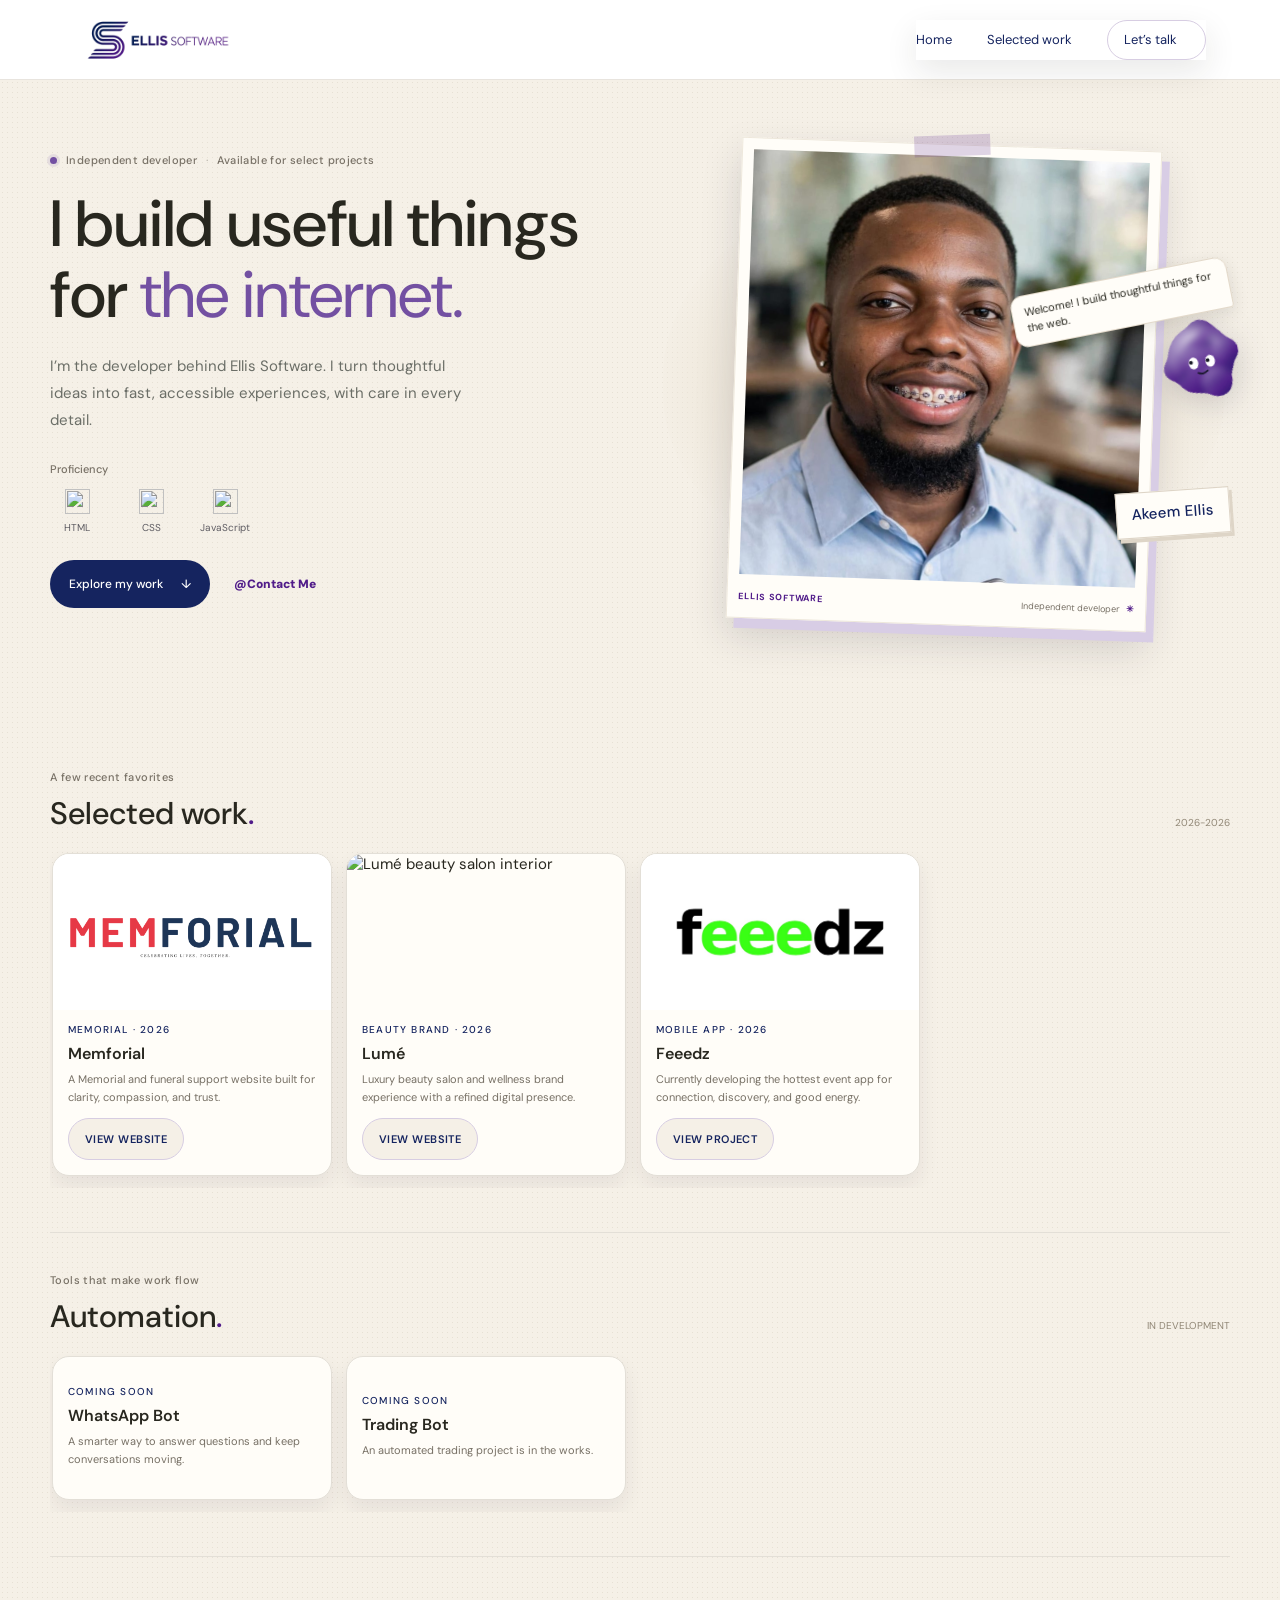
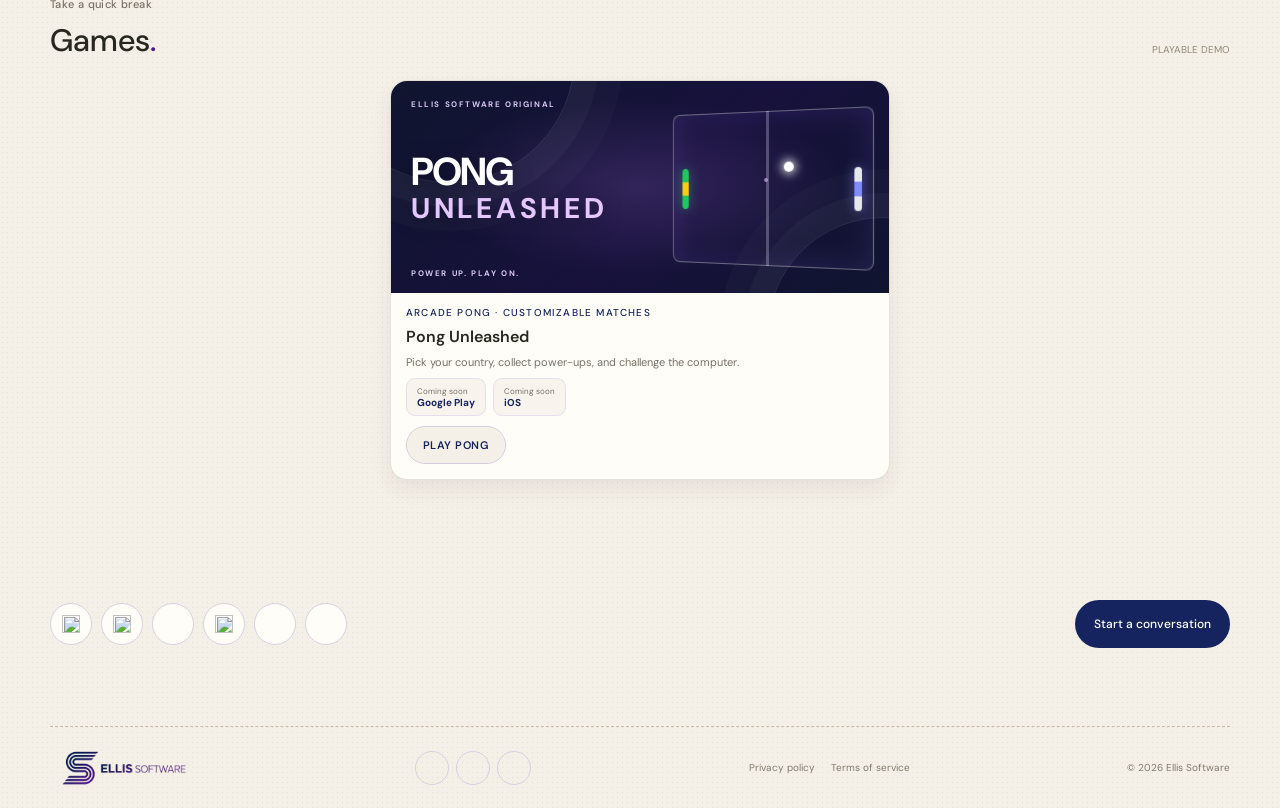
==== commit b0377360: "Improve Pong Unleashed game section Center the game card, refine cover art and store badges, and kee" ====
--- a/index.html
+++ b/index.html
@@ -146,16 +146,81 @@
     </section>
 
     <section class="work-section page-width catalog-section" id="games" aria-labelledby="games-title">
-      <div class="section-heading reveal"><div><p class="eyebrow">Playful things are on the way</p><h2 id="games-title">Games<span class="heading-period">.</span></h2></div><span class="section-count">COMING SOON</span></div>
-      <div class="project-grid" role="region" aria-label="Games projects" tabindex="0">
-        <article class="project-card coming-soon-card reveal">
-          <div class="project-meta">
-            <span class="project-type">Coming soon</span>
-            <h3>Games</h3>
-            <p>New games and interactive experiments are on the way.</p>
-          </div>
-        </article>
-      </div>
+      <div class="section-heading reveal"><div><p class="eyebrow">Take a quick break</p><h2 id="games-title">Games<span class="heading-period">.</span></h2></div><span class="section-count">PLAYABLE DEMO</span></div>
+      <div class="project-grid games-project-grid" role="region" aria-label="Games projects">
+        <article class="project-card pong-card reveal">
+          <div class="pong-cover" role="img" aria-label="Pong Unleashed arcade cover art">
+            <span class="pong-cover-kicker">ELLIS SOFTWARE ORIGINAL</span>
+            <span class="pong-cover-title">PONG <b>UNLEASHED</b></span>
+            <span class="pong-cover-court" aria-hidden="true">
+              <i class="pong-cover-paddle pong-cover-paddle-player"></i>
+              <i class="pong-cover-paddle pong-cover-paddle-cpu"></i>
+              <i class="pong-cover-ball"></i>
+            </span>
+            <span class="pong-cover-edition">POWER UP. PLAY ON.</span>
+          </div>
+          <div class="project-meta pong-launch-meta">
+            <span class="project-type">Arcade Pong · customizable matches</span>
+            <h3>Pong Unleashed</h3>
+            <p>Pick your country, collect power-ups, and challenge the computer.</p>
+            <div class="pong-store-badges" aria-label="Coming soon to Google Play and iOS">
+              <span><small>Coming soon</small><b>Google Play</b></span>
+              <span><small>Coming soon</small><b>iOS</b></span>
+            </div>
+            <button class="project-link pong-button" type="button" data-pong-open>Play Pong</button>
+          </div>
+        </article>
+      </div>
+      <dialog class="pong-dialog" data-pong-dialog aria-labelledby="pong-dialog-title">
+        <div class="pong-dialog-content">
+          <div class="pong-dialog-heading">
+            <div>
+              <span class="project-type">Arcade classic · customize your match</span>
+              <h3 id="pong-dialog-title">Pong Unleashed</h3>
+            </div>
+            <button class="pong-close" type="button" data-pong-close aria-label="Close Pong game">×</button>
+          </div>
+          <p class="pong-instructions">Move your paddle with ↑/↓ or W/S, or move your pointer over the court.</p>
+          <fieldset class="pong-settings" data-pong-settings>
+            <label>
+              <span>Your country</span>
+              <select data-pong-country aria-label="Choose your country colors">
+                <option value="jamaica" selected>Jamaica</option>
+                <option value="usa">United States</option>
+                <option value="brazil">Brazil</option>
+                <option value="france">France</option>
+                <option value="japan">Japan</option>
+                <option value="canada">Canada</option>
+                <option value="argentina">Argentina</option>
+                <option value="germany">Germany</option>
+              </select>
+            </label>
+            <label>
+              <span>Match length</span>
+              <select data-pong-rounds aria-label="Points needed to win">
+                <option value="3">First to 3</option>
+                <option value="5" selected>First to 5</option>
+                <option value="7">First to 7</option>
+                <option value="11">First to 11</option>
+              </select>
+            </label>
+          </fieldset>
+          <div class="pong-meta">
+            <div class="pong-score" aria-label="Score">
+              <span>You <b data-pong-player-score>0</b></span>
+              <span class="pong-score-divider" aria-hidden="true">:</span>
+              <span>CPU <small class="pong-country-badge"><i data-pong-cpu-swatch aria-hidden="true"></i><span data-pong-cpu-country></span></small> <b data-pong-cpu-score>0</b></span>
+            </div>
+            <canvas class="pong-court" data-pong-canvas width="800" height="450" tabindex="0" role="img" aria-label="Pong court. Use the up and down arrow keys or W and S to move your paddle."></canvas>
+            <p class="pong-status" data-pong-status role="status" aria-live="polite">Ready when you are. Start a game to play.</p>
+            <div class="pong-controls">
+              <button class="project-link pong-button" type="button" data-pong-start>Start game</button>
+              <button class="project-link pong-button pong-reset" type="button" data-pong-reset>Reset</button>
+            </div>
+            <p class="pong-powerup-help"><strong>Power-ups:</strong> collect an orb with the ball — F Fire splits it, I Ice freezes CPU, L Lightning speeds it up, + Boost adds paddle size, and 2 Twin adds a second paddle.</p>
+          </div>
+        </div>
+      </dialog>
     </section>
 
     <section class="closing page-width reveal" aria-label="Social and contact links">
--- a/styles.css
+++ b/styles.css
@@ -141,6 +141,7 @@
 .project-card:nth-child(2) { transition-delay: .08s; }
 .project-card:nth-child(3) { transition-delay: .16s; }
 .connect-blob { position: fixed; z-index: 20; top: 0; left: 0; display: flex; flex-direction: column; align-items: center; gap: 1px; color: var(--brand-mint); transform: translate3d(var(--connect-x, calc(100vw - 92px)), var(--connect-y, calc(100vh - 90px)), 0) rotate(var(--connect-tilt, 0deg)); transition: transform 2.4s cubic-bezier(.2,.72,.24,1); }
+.connect-blob.is-hidden-over-games { opacity: 0; visibility: hidden; pointer-events: none; }
 .connect-blob-art { display: block; width: 78px; height: 72px; overflow: visible; filter: drop-shadow(0 12px 18px rgba(63, 38, 112, 0.35)); animation: connect-float 3s ease-in-out infinite; transform-origin: center; }
 .connect-blob-body { fill: url(#connect-gradient); stroke: rgba(136,249,192,0.55); stroke-width: 1.6; }
 .connect-pupil { fill: #090d18; transform: translate(var(--connect-look-x, 0px), var(--connect-look-y, 0px)); transform-box: fill-box; transform-origin: center; transition: transform .12s ease-out; }
@@ -419,3 +420,67 @@
 .menu-toggle span { background: #363831; }
 .site-menu { border-color: #e5e6df; background: rgb(255 255 255 / 98%); box-shadow: 0 12px 32px rgb(35 38 31 / 10%); }
 .nav-link { border-bottom-color: #edeee8; }
+
+.pong-card { flex-basis: min(100%, 420px); }
+.pong-cover { position: relative; display: flex; min-height: 212px; flex-direction: column; justify-content: space-between; overflow: hidden; padding: 18px 20px 15px; background: radial-gradient(ellipse at 50% 50%, rgb(115 80 162 / 30%), transparent 58%), linear-gradient(135deg, #10152f, #17113c 56%, #10152f); color: #fff; isolation: isolate; }
+.pong-cover::before, .pong-cover::after { position: absolute; z-index: -1; border: 1px solid rgb(255 255 255 / 11%); border-radius: 50%; content: ''; pointer-events: none; }
+.pong-cover::before { width: 250px; height: 250px; top: -150px; left: -68px; box-shadow: 0 0 0 24px rgb(255 255 255 / 3%), 0 0 0 48px rgb(255 255 255 / 2%); }
+.pong-cover::after { width: 230px; height: 230px; right: -110px; bottom: -156px; box-shadow: 0 0 0 24px rgb(255 255 255 / 3%), 0 0 0 48px rgb(255 255 255 / 2%); }
+.pong-cover-kicker, .pong-cover-edition { color: #d7c6f3; font-size: 8px; font-weight: 700; letter-spacing: .2em; }
+.pong-cover-title { z-index: 1; display: flex; flex-direction: column; font-size: clamp(24px, 6vw, 39px); font-weight: 700; letter-spacing: -.055em; line-height: .94; text-shadow: 0 4px 20px rgb(0 0 0 / 35%); }
+.pong-cover-title b { margin-top: 5px; color: #e5c7ff; font-size: .73em; letter-spacing: .13em; }
+.pong-cover-court { position: absolute; inset: 30px 19px 27px 55%; display: block; border: 1px solid rgb(255 255 255 / 35%); border-radius: 8px; background: linear-gradient(90deg, transparent 49.5%, rgb(255 255 255 / 25%) 49.5%, rgb(255 255 255 / 25%) 50.5%, transparent 50.5%); box-shadow: inset 0 0 28px rgb(139 92 246 / 17%); transform: perspective(360px) rotateY(-12deg); }
+.pong-cover-paddle { position: absolute; top: 50%; width: 7px; height: 42px; border-radius: 99px; transform: translateY(-50%); }
+.pong-cover-paddle-player { left: 10px; background: linear-gradient(#22c55e 0 33%, #facc15 33% 66%, #22c55e 66%); box-shadow: 0 0 12px rgb(34 197 94 / 55%); }
+.pong-cover-paddle-cpu { right: 10px; background: linear-gradient(#e5e7eb 0 33%, #818cf8 33% 66%, #e5e7eb 66%); box-shadow: 0 0 12px rgb(129 140 248 / 55%); }
+.pong-cover-ball { position: absolute; top: 33%; left: 58%; width: 10px; height: 10px; border-radius: 50%; background: #fff; box-shadow: 0 0 9px 3px rgb(255 255 255 / 65%), -23px 13px 0 -3px rgb(216 180 254 / 65%); }
+.pong-store-badges { display: flex; flex-wrap: wrap; gap: 7px; }
+.pong-store-badges span { display: inline-flex; min-height: 38px; flex-direction: column; justify-content: center; gap: 2px; padding: 5px 10px; border: 1px solid #e6deed; border-radius: 9px; background: #f8f4ed; }
+.pong-store-badges small { color: #777065; font-size: 8px; line-height: 1; }
+.pong-store-badges b { color: var(--brand-indigo); font-size: 10px; font-weight: 700; line-height: 1.1; }
+.pong-meta { align-items: stretch; gap: 10px; }
+.pong-score { display: flex; align-items: center; justify-content: center; gap: 12px; color: var(--brand-indigo); font-size: 13px; font-weight: 500; }
+.pong-score b { margin-left: 4px; font-size: 16px; font-weight: 700; font-variant-numeric: tabular-nums; }
+.pong-country-badge { display: inline-flex; align-items: center; gap: 4px; margin-left: 3px; padding: 2px 6px; border: 1px solid #ded5c7; border-radius: 999px; background: #f8f4ed; color: var(--brand-indigo); font-size: 8px; font-weight: 700; line-height: 1.2; text-transform: uppercase; vertical-align: 1px; }
+.pong-country-badge i { display: inline-block; width: 15px; height: 9px; border: 1px solid rgb(40 39 31 / 14%); border-radius: 2px; background: #ddd; }
+.pong-score-divider { color: #a9a092; }
+.pong-court { display: block; width: 100%; aspect-ratio: 16 / 9; border: 1px solid #d8d1e2; border-radius: 12px; outline: none; background: #10152f; touch-action: none; }
+.pong-court:focus-visible { outline: 2px solid var(--brand-violet); outline-offset: 3px; }
+.pong-status { min-height: 18px; color: #777065; font-size: 11px; text-align: center; }
+.pong-controls { display: flex; justify-content: center; gap: 9px; }
+.pong-button { min-height: 38px; cursor: pointer; font-family: var(--sans); }
+.pong-reset { border-color: #ded5c7; background: transparent; }
+@media (max-width: 600px) {
+  .pong-card { flex-basis: min(88vw, 420px); }
+  .pong-cover { min-height: 190px; padding: 16px 17px 13px; }
+  .pong-cover-court { inset: 29px 16px 24px 55%; }
+  .pong-meta { padding: 14px; }
+}
+.games-project-grid { display: grid; grid-template-columns: min(100%, 500px); justify-content: center; overflow: visible; padding: 2px 0; scroll-snap-type: none; scrollbar-width: none; }
+.games-project-grid::-webkit-scrollbar { display: none; }
+.games-project-grid .pong-card { width: 100%; max-width: 500px; }
+.pong-launch-meta { align-items: flex-start; }
+.pong-launch-meta .pong-button { margin-top: 3px; }
+.pong-dialog { width: min(620px, calc(100% - 32px)); max-width: none; max-height: calc(100% - 32px); padding: 0; overflow: auto; border: 1px solid #ded5c7; border-radius: 20px; background: #fffdf8; color: var(--ink); box-shadow: 0 24px 80px rgb(22 24 40 / 28%); }
+.pong-dialog::backdrop { background: rgb(18 20 34 / 58%); backdrop-filter: blur(4px); }
+.pong-dialog-content { display: flex; flex-direction: column; gap: 12px; padding: clamp(18px, 4vw, 28px); }
+.pong-dialog-heading { display: flex; align-items: flex-start; justify-content: space-between; gap: 16px; }
+.pong-dialog-heading h3 { margin: 5px 0 0; font-size: 24px; }
+.pong-close { display: grid; width: 38px; height: 38px; flex: 0 0 38px; place-items: center; padding: 0 0 3px; border: 1px solid #ded5c7; border-radius: 50%; background: transparent; color: var(--brand-indigo); cursor: pointer; font-size: 27px; line-height: 1; }
+.pong-close:hover, .pong-close:focus-visible { background: #eee8f5; }
+.pong-instructions { margin: 0; color: #777065; font-size: 12px; line-height: 1.6; }
+.pong-settings { display: flex; flex-wrap: wrap; gap: 10px 16px; margin: 0; padding: 0; border: 0; }
+.pong-settings label { display: grid; flex: 1 1 180px; gap: 5px; color: #777065; font-size: 10px; font-weight: 600; }
+.pong-settings select { width: 100%; min-height: 38px; padding: 0 34px 0 11px; border: 1px solid #ded5c7; border-radius: 9px; background: #fff; color: var(--brand-indigo); font: 500 12px var(--sans); }
+.pong-settings select:focus-visible { outline: 2px solid var(--brand-violet); outline-offset: 2px; }
+.pong-settings:disabled { opacity: .58; }
+.pong-dialog .pong-meta { gap: 10px; padding: 0; }
+.pong-dialog .pong-status { margin: 0; }
+.pong-powerup-help { margin: 0; padding: 10px 12px; border: 1px solid #e8e1d7; border-radius: 10px; background: #f8f4ed; color: #777065; font-size: 10px; line-height: 1.6; }
+.pong-powerup-help strong { color: var(--brand-indigo); }
+@media (max-width: 600px) {
+  .pong-dialog { width: calc(100% - 24px); max-height: calc(100% - 24px); border-radius: 16px; }
+  .pong-dialog-content { gap: 10px; padding: 16px; }
+  .pong-settings { gap: 8px; }
+  .pong-settings label { flex-basis: 135px; }
+}
